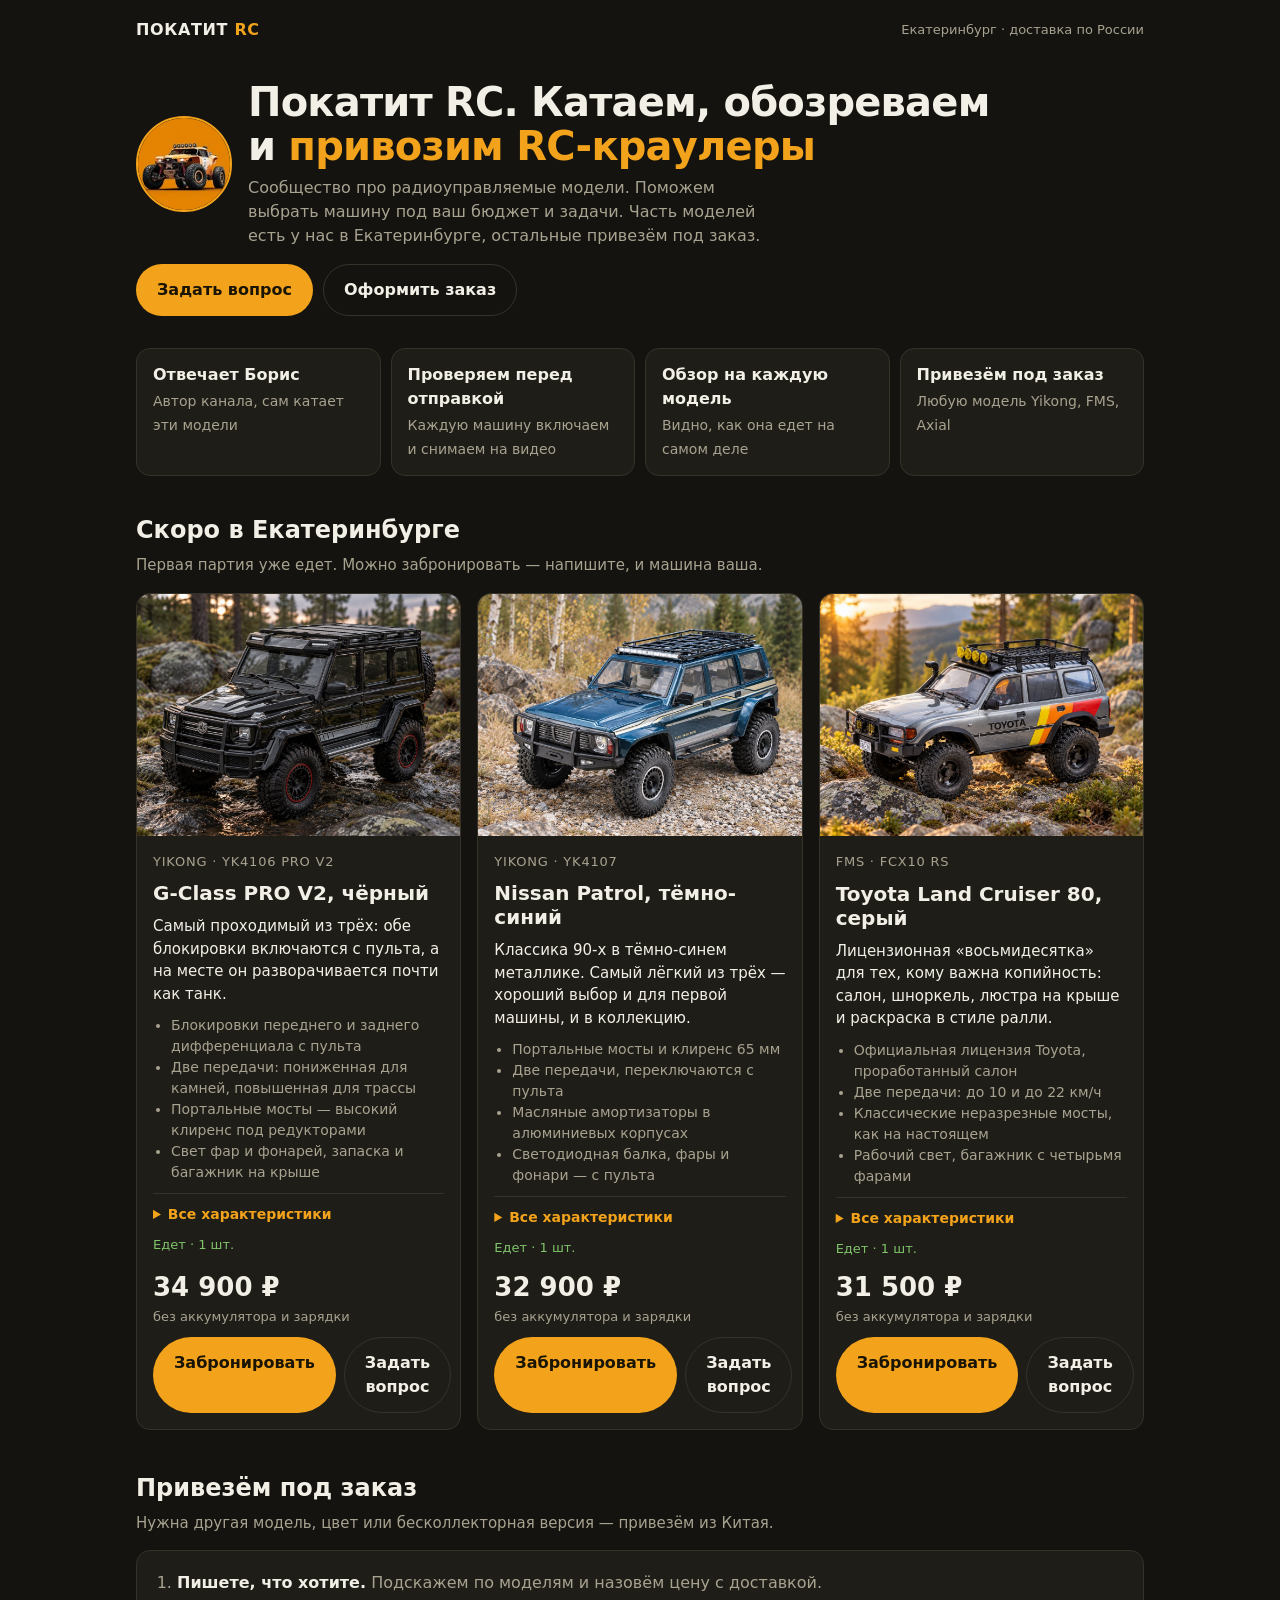
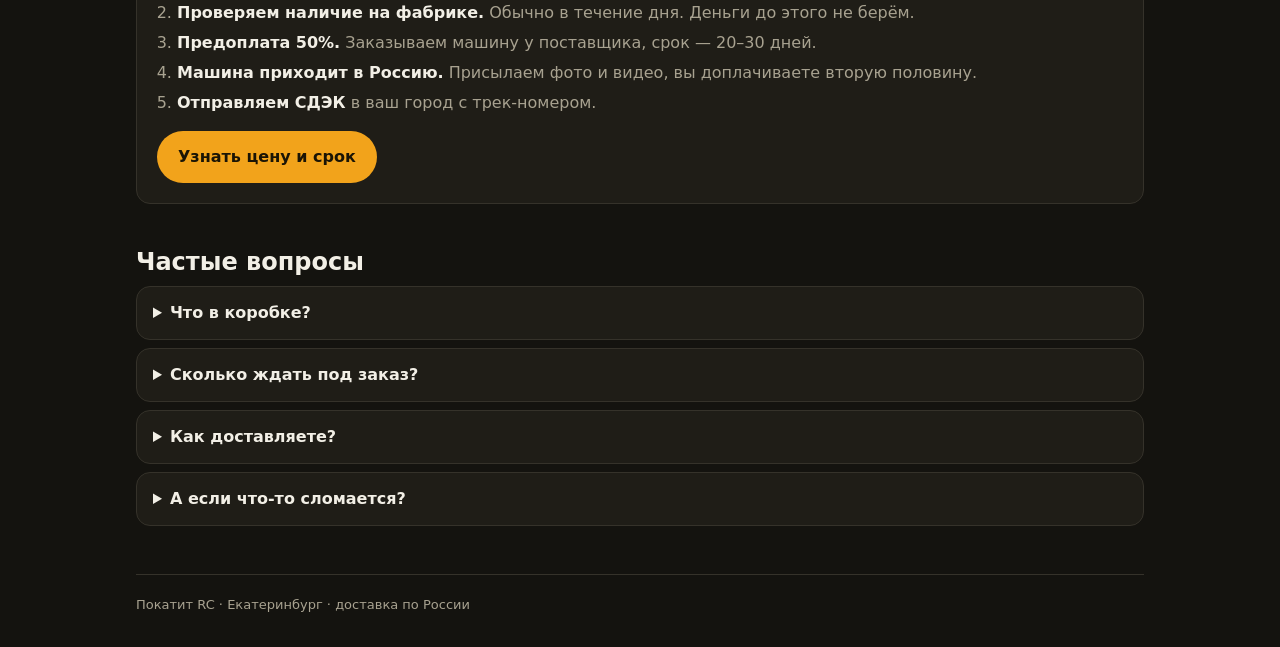
==== index.html @ 656523bd "Add Pokatit RC landing page Single-page storefront: three crawlers with specs, messenger buttons for" ====
<!doctype html>
<html lang="ru">
<head>
<meta charset="utf-8">
<meta name="viewport" content="width=device-width, initial-scale=1">
<title>Покатит RC — краулеры 1:10 в Екатеринбурге</title>
<meta name="description" content="Радиоуправляемые краулеры 1:10: в наличии в Екатеринбурге и под заказ. Поможем выбрать модель, доставка по России.">
<style>
  :root {
    --bg: #14130f;
    --panel: #1f1d17;
    --line: #35322a;
    --text: #f2efe6;
    --muted: #a8a290;
    --accent: #f2a31b;
    --accent-ink: #1a1405;
    --ok: #7fc46b;
    --radius: 14px;
  }
  * { box-sizing: border-box; }
  body {
    margin: 0;
    background: var(--bg);
    color: var(--text);
    font: 16px/1.5 system-ui, -apple-system, "Segoe UI", Roboto, sans-serif;
  }
  .wrap { max-width: 1040px; margin: 0 auto; padding: 0 16px; }
  a { color: inherit; }

  .draft {
    background: #4a3a10; color: #ffe2a0; font-size: 13px;
    text-align: center; padding: 6px 16px;
  }

  header { padding: 18px 0; display: flex; justify-content: space-between; align-items: center; }
  .logo { font-weight: 800; letter-spacing: .04em; text-transform: uppercase; }
  .logo span { color: var(--accent); }
  .city { font-size: 13px; color: var(--muted); white-space: nowrap; }

  .hero { padding: 20px 0 32px; display: grid; grid-template-columns: 96px 1fr; gap: 16px; align-items: center; }
  .face {
    width: 96px; height: 96px; border-radius: 50%; display: grid; place-items: center; text-align: center;
    background: var(--panel); border: 2px solid var(--accent); color: var(--muted); font-size: 11px; overflow: hidden;
  }
  .face img { width: 100%; height: 100%; object-fit: cover; }
  h1 { font-size: clamp(24px, 5.5vw, 40px); line-height: 1.1; margin: 0 0 8px; letter-spacing: -.02em; text-wrap: balance; }
  h1 em { font-style: normal; color: var(--accent); }
  .lead { color: var(--muted); margin: 0; max-width: 52ch; }
  .hero-cta { grid-column: 1 / -1; display: flex; flex-wrap: wrap; gap: 10px; }

  .btn {
    display: inline-block; border: 1px solid transparent; cursor: pointer; text-decoration: none; text-align: center;
    background: var(--accent); color: var(--accent-ink);
    font: inherit; font-weight: 700; padding: 13px 20px; border-radius: 999px;
  }
  .btn:hover { filter: brightness(1.08); }
  .btn.ghost { background: transparent; color: var(--text); border-color: var(--line); }
  .btns { display: grid; grid-template-columns: 1fr 1fr; gap: 8px; }

  .perks { display: grid; grid-template-columns: repeat(auto-fit, minmax(210px, 1fr)); gap: 10px; padding: 0 0 36px; }
  .perk { background: var(--panel); border: 1px solid var(--line); border-radius: var(--radius); padding: 14px 16px; }
  .perk b { display: block; margin-bottom: 2px; }
  .perk span { color: var(--muted); font-size: 14px; }

  section { padding-bottom: 40px; }
  h2 { font-size: 24px; margin: 0 0 6px; }
  .sub { color: var(--muted); margin: 0 0 16px; font-size: 15px; }

  .cars { display: grid; grid-template-columns: repeat(auto-fit, minmax(280px, 1fr)); gap: 16px; }
  .car { background: var(--panel); border: 1px solid var(--line); border-radius: var(--radius); overflow: hidden; display: flex; flex-direction: column; }
  .photo {
    aspect-ratio: 4 / 3; display: grid; place-items: center; text-align: center;
    background: repeating-linear-gradient(135deg, #2a271f 0 14px, #25221b 14px 28px);
    color: var(--muted); font-size: 13px;
  }
  .photo img { width: 100%; height: 100%; object-fit: cover; }
  .body { padding: 16px; display: flex; flex-direction: column; gap: 10px; flex: 1; }
  .brand { color: var(--muted); font-size: 13px; text-transform: uppercase; letter-spacing: .06em; }
  .car h3 { margin: 0; font-size: 20px; line-height: 1.2; }
  .car ul { margin: 0; padding-left: 18px; color: var(--muted); font-size: 14px; }
  .pitch { margin: 0; font-size: 15px; }
  .car details { background: none; border: 0; border-top: 1px solid var(--line); border-radius: 0; padding: 10px 0 0; margin: 0; }
  .car summary { font-size: 14px; color: var(--accent); }
  .car dl { margin: 10px 0 0; display: grid; grid-template-columns: auto 1fr; gap: 4px 12px; font-size: 14px; }
  .car dt { color: var(--muted); }
  .car dd { margin: 0; }
  .status { font-size: 13px; color: var(--ok); }
  .price { font-size: 26px; font-weight: 800; margin-top: auto; }
  .price small { display: block; font-size: 13px; font-weight: 400; color: var(--muted); }

  .order { background: var(--panel); border: 1px solid var(--line); border-radius: var(--radius); padding: 20px; }
  .order ol { margin: 0 0 16px; padding-left: 20px; color: var(--muted); }
  .order li { margin-bottom: 6px; }
  .order li b { color: var(--text); }

  details { background: var(--panel); border: 1px solid var(--line); border-radius: var(--radius); padding: 14px 16px; margin-bottom: 8px; }
  summary { cursor: pointer; font-weight: 600; }
  details p { color: var(--muted); margin: 8px 0 0; font-size: 15px; }

  footer { border-top: 1px solid var(--line); padding: 20px 0 32px; color: var(--muted); font-size: 13px; }
</style>
</head>
<body>


<div class="wrap">
  <header>
    <div class="logo">Покатит <span>RC</span></div>
    <div class="city">Екатеринбург · доставка по России</div>
  </header>

  <section class="hero">
    <div class="face"><img src="img/avatar.jpg" alt="Покатит RC"></div>
    <div>
      <h1>Покатит RC. Катаем, обозреваем и <em>привозим RC-краулеры</em></h1>
      <p class="lead">Сообщество про радиоуправляемые модели. Поможем выбрать машину под ваш бюджет и задачи. Часть моделей есть у нас в Екатеринбурге, остальные привезём под заказ.</p>
    </div>
    <div class="hero-cta">
      <a class="btn" data-ask data-msg="Здравствуйте! Помогите выбрать RC-модель." href="#">Задать вопрос</a>
      <a class="btn ghost" data-order data-msg="Здравствуйте! Хочу оформить заказ." href="#">Оформить заказ</a>
    </div>
  </section>

  <div class="perks">
    <div class="perk"><b>Отвечает Борис</b><span>Автор канала, сам катает эти модели</span></div>
    <div class="perk"><b>Проверяем перед отправкой</b><span>Каждую машину включаем и снимаем на видео</span></div>
    <div class="perk"><b>Обзор на каждую модель</b><span>Видно, как она едет на самом деле</span></div>
    <div class="perk"><b>Привезём под заказ</b><span>Любую модель Yikong, FMS, Axial</span></div>
  </div>

  <section id="cars">
    <h2>Скоро в Екатеринбурге</h2>
    <p class="sub">Первая партия уже едет. Можно забронировать — напишите, и машина ваша.</p>
    <div class="cars">

      <article class="car">
        <div class="photo"><img src="img/gclass-v3.jpg" alt="Yikong G-Class PRO V2, чёрный" loading="lazy"></div>
        <div class="body">
          <div class="brand">Yikong · YK4106 PRO V2</div>
          <h3>G-Class PRO V2, чёрный</h3>
          <p class="pitch">Самый проходимый из трёх: обе блокировки включаются с пульта, а на месте он разворачивается почти как танк.</p>
          <ul>
            <li>Блокировки переднего и заднего дифференциала с пульта</li>
            <li>Две передачи: пониженная для камней, повышенная для трассы</li>
            <li>Портальные мосты — высокий клиренс под редукторами</li>
            <li>Свет фар и фонарей, запаска и багажник на крыше</li>
          </ul>
          <details>
            <summary>Все характеристики</summary>
            <dl>
              <dt>Масштаб</dt><dd>1:10, полный привод 4WD</dd>
              <dt>Мотор</dt><dd>щёточный 550</dd>
              <dt>Разворот</dt><dd>блокировка одного заднего колеса (DIG)</dd>
              <dt>Передачи</dt><dd>металлические шестерни, 2 скорости</dd>
              <dt>Рулевая</dt><dd>сервопривод 25 кг, металл</dd>
              <dt>Размеры</dt><dd>535 × 247 × 267 мм, база 325 мм</dd>
              <dt>Углы</dt><dd>въезд 63°, съезд 58°</dd>
              <dt>Вес</dt><dd>около 3,8 кг</dd>
              <dt>Питание</dt><dd>Li-Po 3S, разъём XT60 — не входит</dd>
              <dt>В коробке</dt><dd>машина, пульт, инструкция</dd>
            </dl>
          </details>
          <div class="status">Едет · 1 шт.</div>
          <div class="price">34 900 ₽<small>без аккумулятора и зарядки</small></div>
          <div class="btns">
            <a class="btn" data-order data-msg="Здравствуйте! Хочу забронировать: Yikong G-Class PRO V2, чёрный." href="#">Забронировать</a>
            <a class="btn ghost" data-ask data-msg="Здравствуйте! Вопрос по модели: Yikong G-Class PRO V2, чёрный." href="#">Задать вопрос</a>
          </div>
        </div>
      </article>

      <article class="car">
        <div class="photo"><img src="img/patrol-v5.jpg" alt="Yikong Nissan Patrol, тёмно-синий" loading="lazy"></div>
        <div class="body">
          <div class="brand">Yikong · YK4107</div>
          <h3>Nissan Patrol, тёмно-синий</h3>
          <p class="pitch">Классика 90-х в тёмно-синем металлике. Самый лёгкий из трёх — хороший выбор и для первой машины, и в коллекцию.</p>
          <ul>
            <li>Портальные мосты и клиренс 65 мм</li>
            <li>Две передачи, переключаются с пульта</li>
            <li>Масляные амортизаторы в алюминиевых корпусах</li>
            <li>Светодиодная балка, фары и фонари — с пульта</li>
          </ul>
          <details>
            <summary>Все характеристики</summary>
            <dl>
              <dt>Масштаб</dt><dd>1:10, полный привод 4WD</dd>
              <dt>Мотор</dt><dd>щёточный 550, регулятор 60 А, влагозащита</dd>
              <dt>Разворот</dt><dd>блокировка одного заднего колеса (DIG)</dd>
              <dt>Рулевая</dt><dd>сервопривод 25 кг, металл</dd>
              <dt>Пульт</dt><dd>2,4 ГГц, 10 каналов</dd>
              <dt>Размеры</dt><dd>521 × 247 × 267 мм, база 325 мм</dd>
              <dt>Вес</dt><dd>около 3,1 кг</dd>
              <dt>Питание</dt><dd>Li-Po 3S, разъём XT60 — не входит</dd>
              <dt>В коробке</dt><dd>машина, пульт, инструкция</dd>
            </dl>
          </details>
          <div class="status">Едет · 1 шт.</div>
          <div class="price">32 900 ₽<small>без аккумулятора и зарядки</small></div>
          <div class="btns">
            <a class="btn" data-order data-msg="Здравствуйте! Хочу забронировать: Yikong Nissan Patrol, тёмно-синий." href="#">Забронировать</a>
            <a class="btn ghost" data-ask data-msg="Здравствуйте! Вопрос по модели: Yikong Nissan Patrol, тёмно-синий." href="#">Задать вопрос</a>
          </div>
        </div>
      </article>

      <article class="car">
        <div class="photo"><img src="img/lc80.jpg" alt="FMS FCX10 Toyota Land Cruiser 80, серый" loading="lazy"></div>
        <div class="body">
          <div class="brand">FMS · FCX10 RS</div>
          <h3>Toyota Land Cruiser 80, серый</h3>
          <p class="pitch">Лицензионная «восьмидесятка» для тех, кому важна копийность: салон, шноркель, люстра на крыше и раскраска в стиле ралли.</p>
          <ul>
            <li>Официальная лицензия Toyota, проработанный салон</li>
            <li>Две передачи: до 10 и до 22 км/ч</li>
            <li>Классические неразрезные мосты, как на настоящем</li>
            <li>Рабочий свет, багажник с четырьмя фарами</li>
          </ul>
          <details>
            <summary>Все характеристики</summary>
            <dl>
              <dt>Масштаб</dt><dd>1:10, полный привод 4WD</dd>
              <dt>Мотор</dt><dd>щёточный 550 (32T)</dd>
              <dt>Размеры</dt><dd>572 × 251 × 288 мм, база 325 мм</dd>
              <dt>Клиренс</dt><dd>76 мм</dd>
              <dt>Углы</dt><dd>въезд 51°, съезд 42°</dd>
              <dt>Пульт</dt><dd>2,4 ГГц, дальность до 150 м</dd>
              <dt>Питание</dt><dd>Li-Po, разъём XT60 — не входит</dd>
              <dt>В коробке</dt><dd>машина, пульт, инструкция</dd>
            </dl>
          </details>
          <div class="status">Едет · 1 шт.</div>
          <div class="price">31 500 ₽<small>без аккумулятора и зарядки</small></div>
          <div class="btns">
            <a class="btn" data-order data-msg="Здравствуйте! Хочу забронировать: FMS Toyota Land Cruiser 80, серый." href="#">Забронировать</a>
            <a class="btn ghost" data-ask data-msg="Здравствуйте! Вопрос по модели: FMS Toyota Land Cruiser 80, серый." href="#">Задать вопрос</a>
          </div>
        </div>
      </article>

    </div>
  </section>

  <section>
    <h2>Привезём под заказ</h2>
    <p class="sub">Нужна другая модель, цвет или бесколлекторная версия — привезём из Китая.</p>
    <div class="order">
      <ol>
        <li><b>Пишете, что хотите.</b> Подскажем по моделям и назовём цену с доставкой.</li>
        <li><b>Проверяем наличие на фабрике.</b> Обычно в течение дня. Деньги до этого не берём.</li>
        <li><b>Предоплата 50%.</b> Заказываем машину у поставщика, срок — 20–30 дней.</li>
        <li><b>Машина приходит в Россию.</b> Присылаем фото и видео, вы доплачиваете вторую половину.</li>
        <li><b>Отправляем СДЭК</b> в ваш город с трек-номером.</li>
      </ol>
      <a class="btn" data-order data-msg="Здравствуйте! Хочу заказать модель под заказ: " href="#">Узнать цену и срок</a>
    </div>
  </section>

  <section>
    <h2>Частые вопросы</h2>
    <details>
      <summary>Что в коробке?</summary>
      <p>Собранная машина и пульт. Аккумулятор и зарядное устройство в заводской комплект не входят — подберём подходящие и скажем цену.</p>
    </details>
    <details>
      <summary>Сколько ждать под заказ?</summary>
      <p>20–30 дней от предоплаты до прихода машины в Россию. Точную дату для вашей модели назовём до оплаты.</p>
    </details>
    <details>
      <summary>Как доставляете?</summary>
      <p>СДЭК по всей России, в Екатеринбурге можно забрать лично. Стоимость доставки считаем под ваш город.</p>
    </details>
    <details>
      <summary>А если что-то сломается?</summary>
      <p>Перед отправкой проверяем каждую машину. Если что-то не так — в течение 7 дней после получения машину можно вернуть, пока на ней не ездили. Дальше поможем с запчастями и подскажем, как починить.</p>
    </details>
  </section>

  <footer>Покатит RC · Екатеринбург · доставка по России</footer>
</div>

<script>
  const PHONE = '79089215161';  // номер Бориса: запасной канал, пока не заполнены ссылки ниже
  const MAX_URL = 'https://max.ru/u/f9LHodD0cOLcy3z6zpS6gKzlWmNIhOMxOo9oiC7Bvtw6PFy-y7FVdZ7S3M4';         // ссылка на профиль Бориса в MAX (https://max.ru/u/...) — консультации
  const ORDER_TG = 'PavelKokhsarov';        // ник Telegram-аккаунта заказов, без @ — бронь и заказы
  // метка ролика из ссылки, например ?utm_content=obzor-patrol — попадает в текст сообщения
  const source = new URLSearchParams(location.search).get('utm_content');

  document.querySelectorAll('[data-msg]').forEach(a => {
    const text = encodeURIComponent(a.dataset.msg + (source ? ` (${source})` : ''));
    if (a.hasAttribute('data-order')) {
      a.href = ORDER_TG ? `https://t.me/${ORDER_TG}?text=${text}` : `https://t.me/+${PHONE}?text=${text}`;
    } else {
      a.href = MAX_URL || `https://wa.me/${PHONE}?text=${text}`;
    }
    a.target = '_blank';
    a.rel = 'noopener';
  });
</script>
</body>
</html>
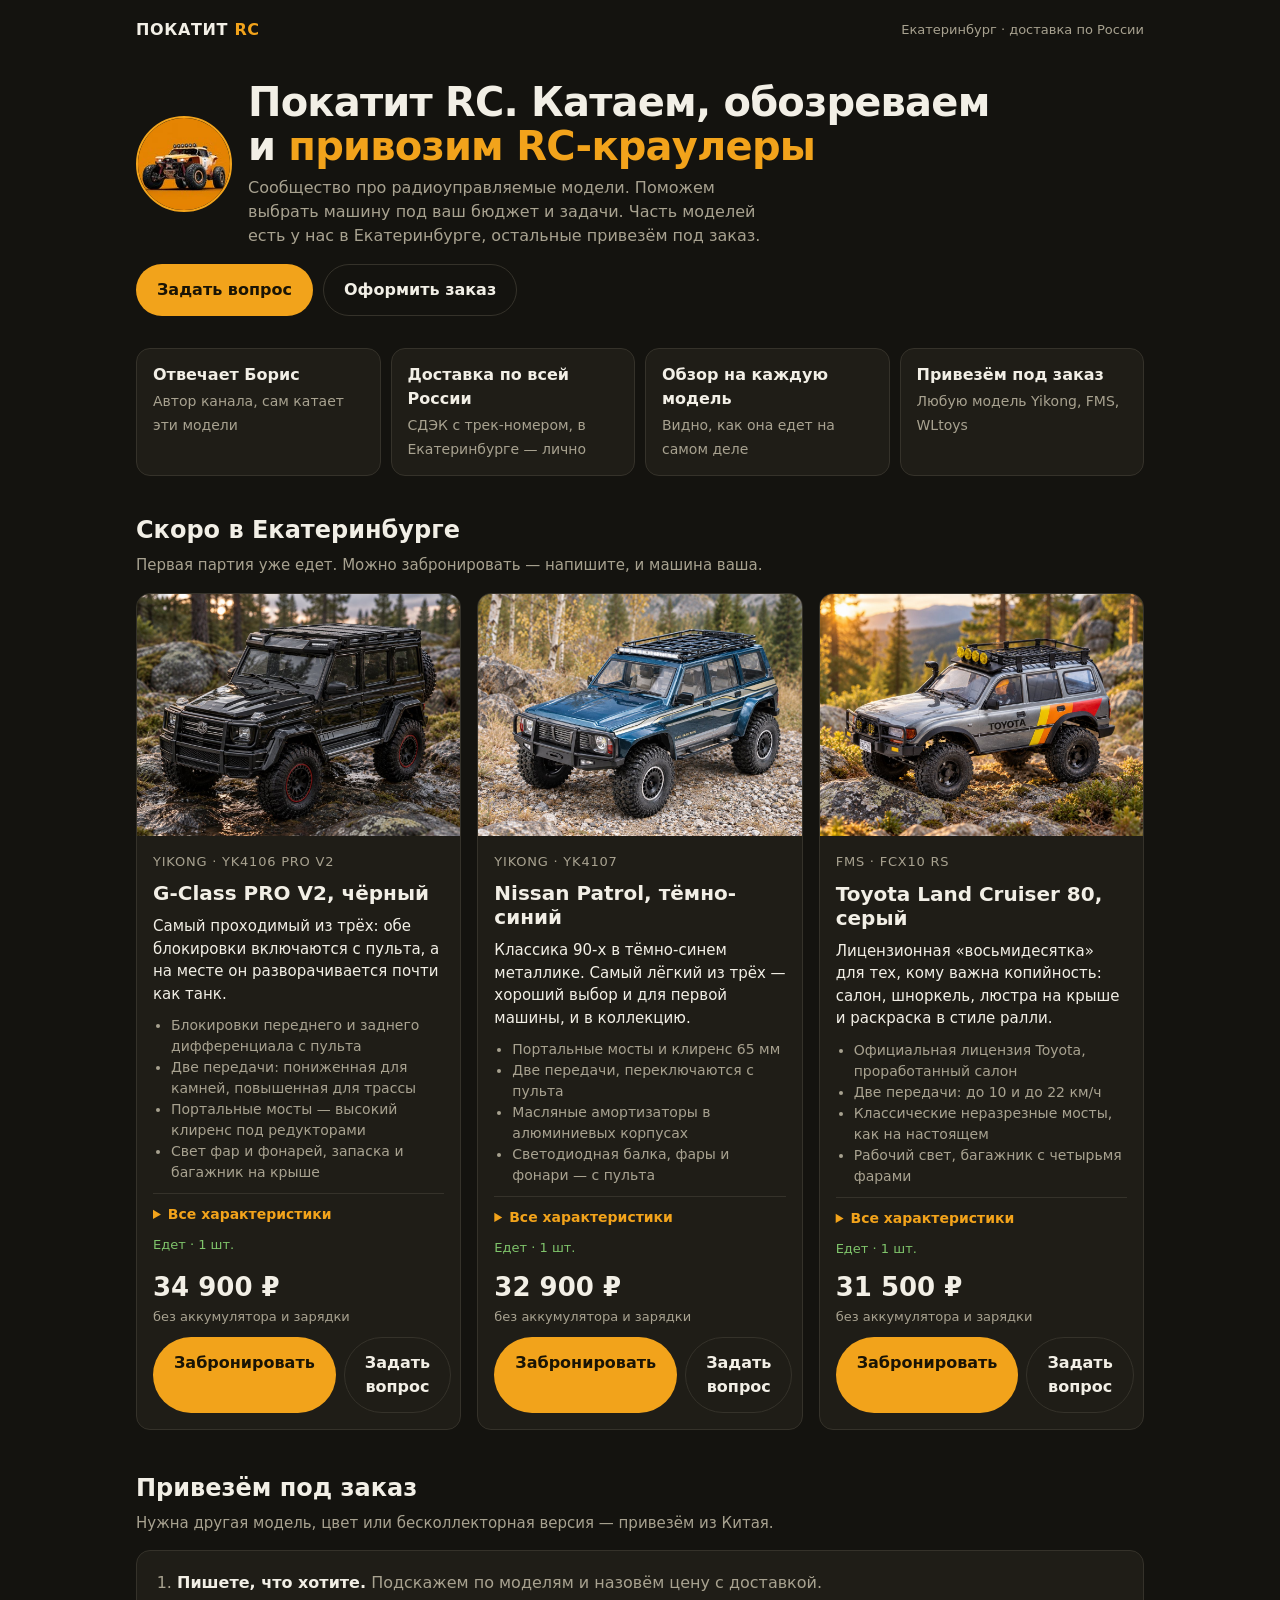
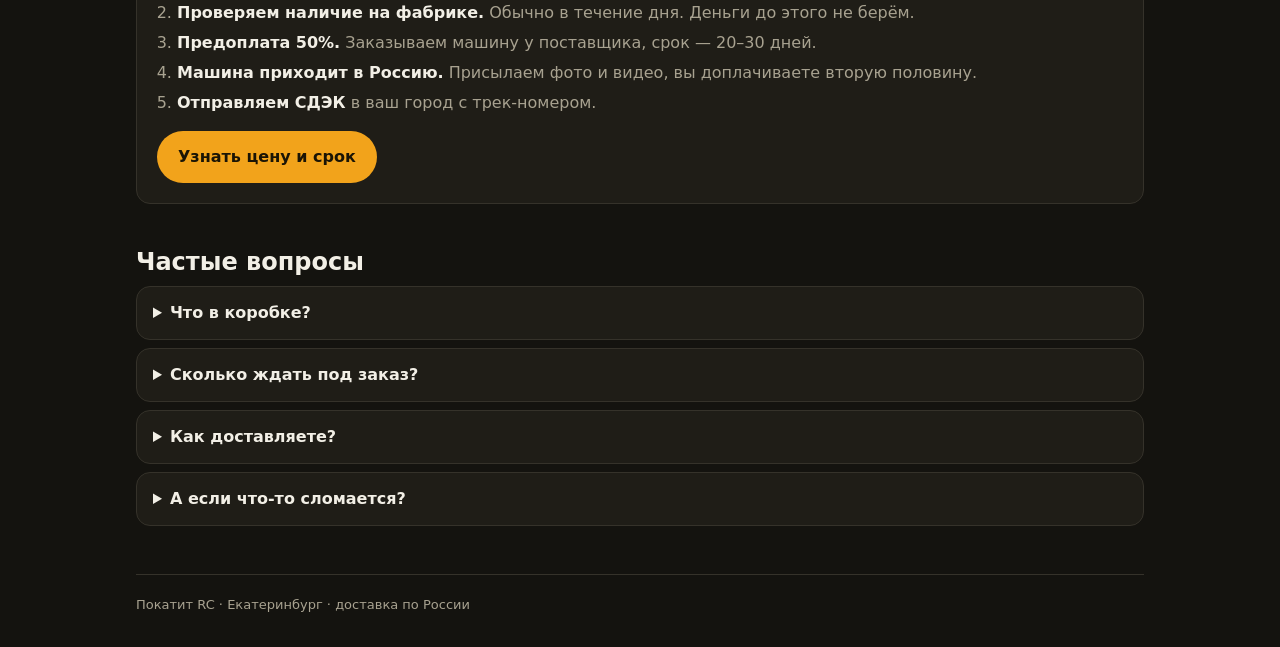
==== commit 6d46de0a: "Drop pre-shipment check promise, list WLtoys instead of Axial Co-Authored-By: Claude Opus 5.5 <norep" ====
--- a/index.html
+++ b/index.html
@@ -123,9 +123,9 @@
 
   <div class="perks">
     <div class="perk"><b>Отвечает Борис</b><span>Автор канала, сам катает эти модели</span></div>
-    <div class="perk"><b>Проверяем перед отправкой</b><span>Каждую машину включаем и снимаем на видео</span></div>
+    <div class="perk"><b>Доставка по всей России</b><span>СДЭК с трек-номером, в Екатеринбурге — лично</span></div>
     <div class="perk"><b>Обзор на каждую модель</b><span>Видно, как она едет на самом деле</span></div>
-    <div class="perk"><b>Привезём под заказ</b><span>Любую модель Yikong, FMS, Axial</span></div>
+    <div class="perk"><b>Привезём под заказ</b><span>Любую модель Yikong, FMS, WLtoys</span></div>
   </div>
 
   <section id="cars">
@@ -272,7 +272,7 @@
     </details>
     <details>
       <summary>А если что-то сломается?</summary>
-      <p>Перед отправкой проверяем каждую машину. Если что-то не так — в течение 7 дней после получения машину можно вернуть, пока на ней не ездили. Дальше поможем с запчастями и подскажем, как починить.</p>
+      <p>Если что-то не так — в течение 7 дней после получения машину можно вернуть, пока на ней не ездили. Дальше поможем с запчастями и подскажем, как починить.</p>
     </details>
   </section>
 
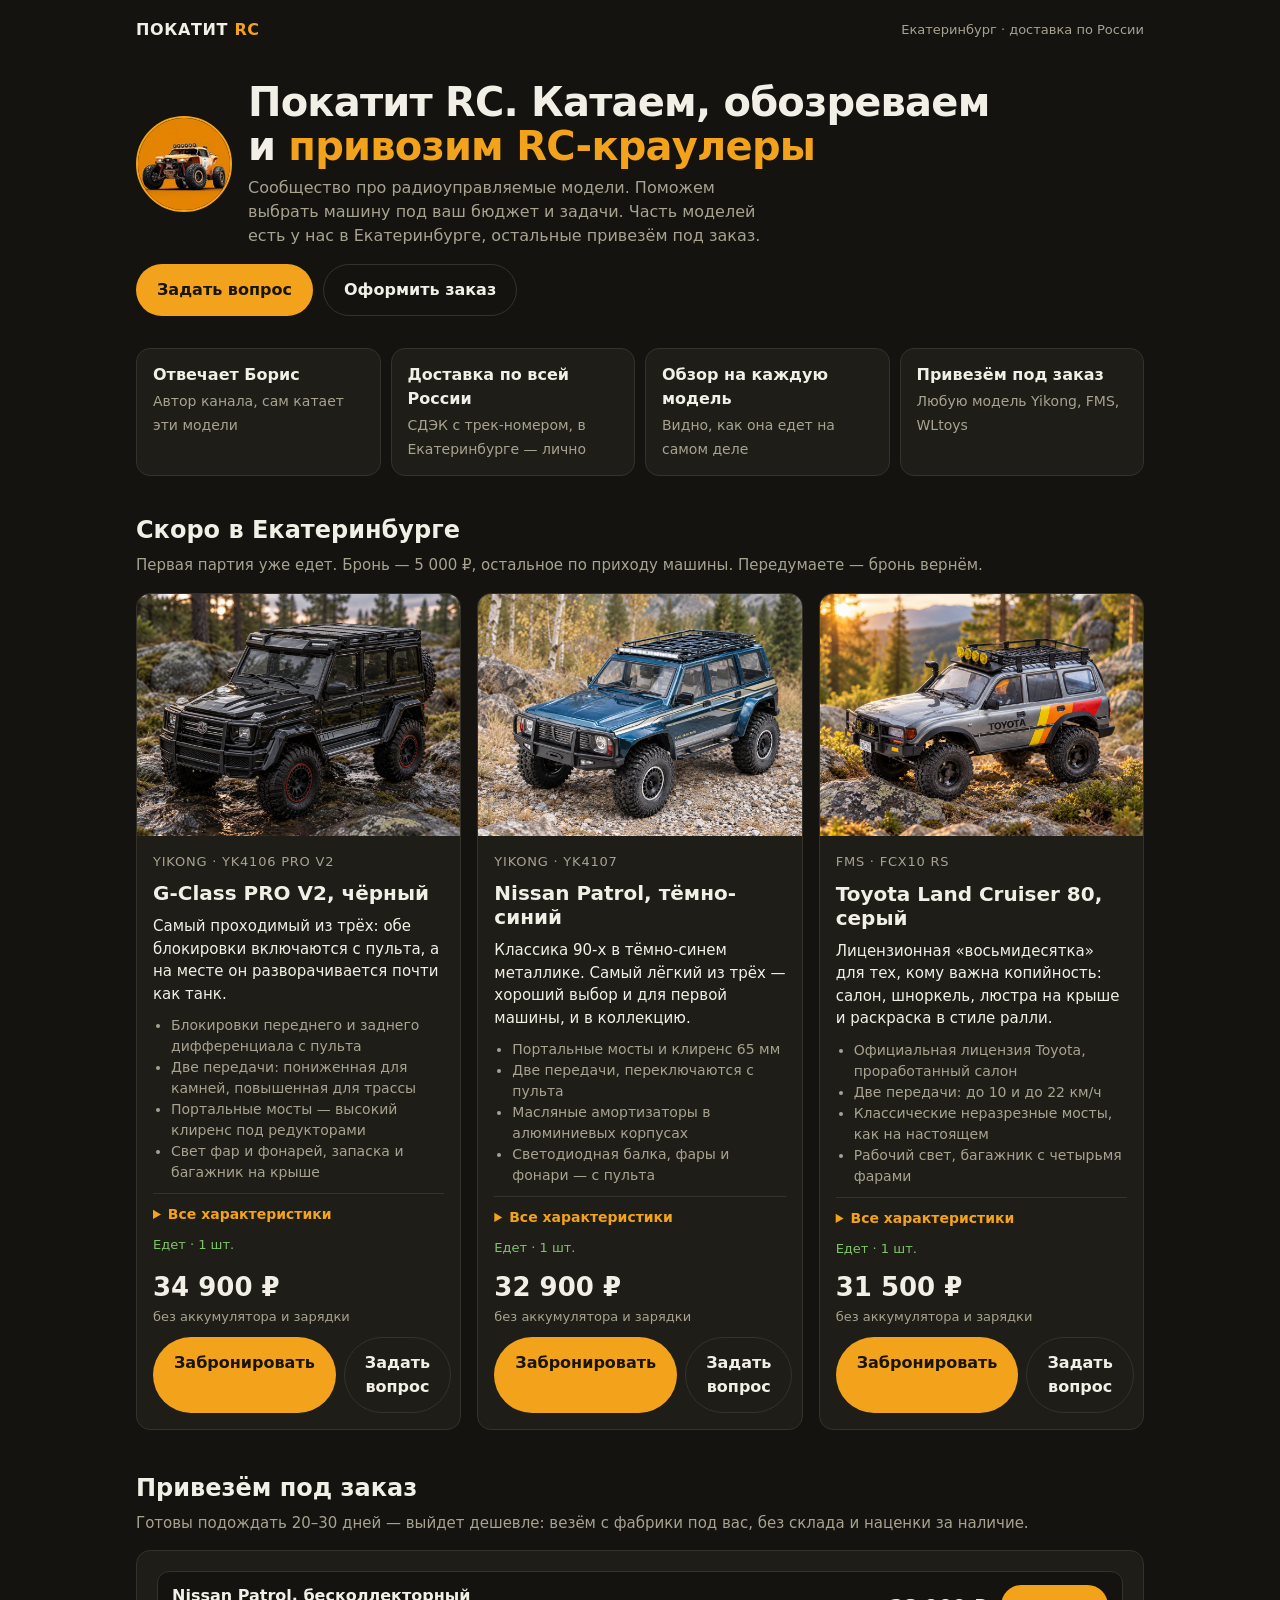
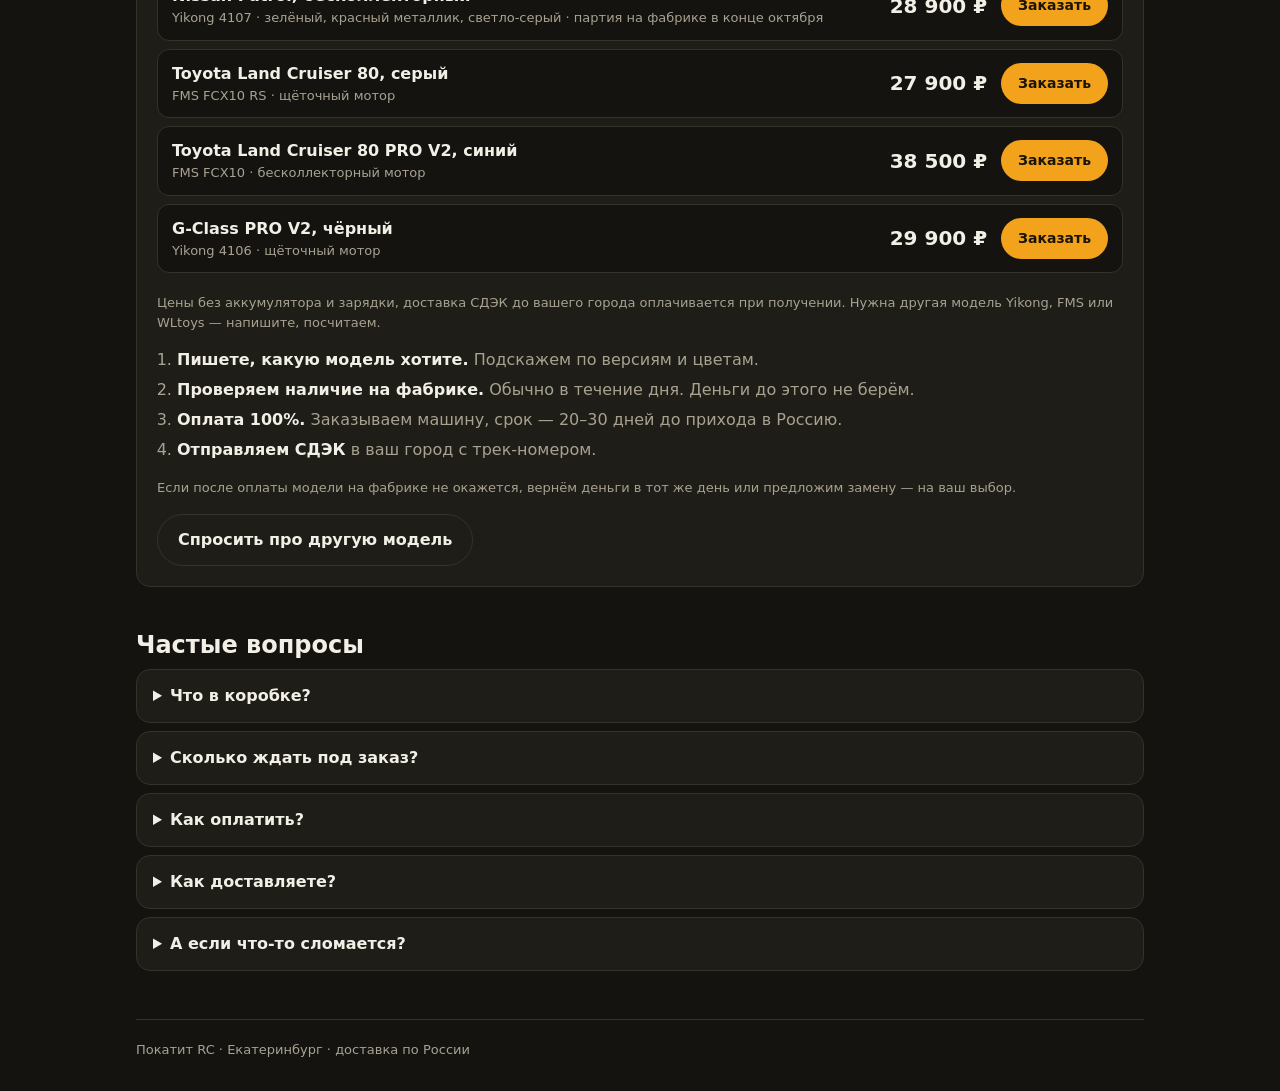
==== commit f7d27824: "Add pre-order price list with full prepayment, 5000 RUB booking for in-transit cars Co-Authored-By: " ====
--- a/index.html
+++ b/index.html
@@ -92,6 +92,14 @@
   .order ol { margin: 0 0 16px; padding-left: 20px; color: var(--muted); }
   .order li { margin-bottom: 6px; }
   .order li b { color: var(--text); }
+  .plist { display: grid; gap: 8px; margin: 0 0 20px; }
+  .prow { display: grid; grid-template-columns: 1fr auto auto; gap: 6px 14px; align-items: center; background: var(--bg); border: 1px solid var(--line); border-radius: 12px; padding: 12px 14px; }
+  .prow b { display: block; }
+  .prow span { display: block; color: var(--muted); font-size: 13px; }
+  .prow .pp { font-weight: 800; font-size: 20px; white-space: nowrap; }
+  .prow .btn { padding: 9px 16px; font-size: 14px; }
+  @media (max-width: 520px) { .prow { grid-template-columns: 1fr auto; } .prow .btn { grid-column: 1 / -1; } }
+  .note { color: var(--muted); font-size: 13px; margin: 0 0 16px; }
 
   details { background: var(--panel); border: 1px solid var(--line); border-radius: var(--radius); padding: 14px 16px; margin-bottom: 8px; }
   summary { cursor: pointer; font-weight: 600; }
@@ -130,7 +138,7 @@
 
   <section id="cars">
     <h2>Скоро в Екатеринбурге</h2>
-    <p class="sub">Первая партия уже едет. Можно забронировать — напишите, и машина ваша.</p>
+    <p class="sub">Первая партия уже едет. Бронь — 5 000 ₽, остальное по приходу машины. Передумаете — бронь вернём.</p>
     <div class="cars">
 
       <article class="car">
@@ -243,16 +251,39 @@
 
   <section>
     <h2>Привезём под заказ</h2>
-    <p class="sub">Нужна другая модель, цвет или бесколлекторная версия — привезём из Китая.</p>
+    <p class="sub">Готовы подождать 20–30 дней — выйдет дешевле: везём с фабрики под вас, без склада и наценки за наличие.</p>
     <div class="order">
+      <div class="plist">
+        <div class="prow">
+          <div><b>Nissan Patrol, бесколлекторный</b><span>Yikong 4107 · зелёный, красный металлик, светло-серый · партия на фабрике в конце октября</span></div>
+          <div class="pp">28 900 ₽</div>
+          <a class="btn" data-order data-msg="Здравствуйте! Хочу под заказ: Yikong Nissan Patrol, бесколлекторный. Цвет: " href="#">Заказать</a>
+        </div>
+        <div class="prow">
+          <div><b>Toyota Land Cruiser 80, серый</b><span>FMS FCX10 RS · щёточный мотор</span></div>
+          <div class="pp">27 900 ₽</div>
+          <a class="btn" data-order data-msg="Здравствуйте! Хочу под заказ: FMS Toyota Land Cruiser 80, серый." href="#">Заказать</a>
+        </div>
+        <div class="prow">
+          <div><b>Toyota Land Cruiser 80 PRO V2, синий</b><span>FMS FCX10 · бесколлекторный мотор</span></div>
+          <div class="pp">38 500 ₽</div>
+          <a class="btn" data-order data-msg="Здравствуйте! Хочу под заказ: FMS Toyota Land Cruiser 80 PRO V2, синий." href="#">Заказать</a>
+        </div>
+        <div class="prow">
+          <div><b>G-Class PRO V2, чёрный</b><span>Yikong 4106 · щёточный мотор</span></div>
+          <div class="pp">29 900 ₽</div>
+          <a class="btn" data-order data-msg="Здравствуйте! Хочу под заказ: Yikong G-Class PRO V2, чёрный." href="#">Заказать</a>
+        </div>
+      </div>
+      <p class="note">Цены без аккумулятора и зарядки, доставка СДЭК до вашего города оплачивается при получении. Нужна другая модель Yikong, FMS или WLtoys — напишите, посчитаем.</p>
       <ol>
-        <li><b>Пишете, что хотите.</b> Подскажем по моделям и назовём цену с доставкой.</li>
+        <li><b>Пишете, какую модель хотите.</b> Подскажем по версиям и цветам.</li>
         <li><b>Проверяем наличие на фабрике.</b> Обычно в течение дня. Деньги до этого не берём.</li>
-        <li><b>Предоплата 50%.</b> Заказываем машину у поставщика, срок — 20–30 дней.</li>
-        <li><b>Машина приходит в Россию.</b> Присылаем фото и видео, вы доплачиваете вторую половину.</li>
+        <li><b>Оплата 100%.</b> Заказываем машину, срок — 20–30 дней до прихода в Россию.</li>
         <li><b>Отправляем СДЭК</b> в ваш город с трек-номером.</li>
       </ol>
-      <a class="btn" data-order data-msg="Здравствуйте! Хочу заказать модель под заказ: " href="#">Узнать цену и срок</a>
+      <p class="note">Если после оплаты модели на фабрике не окажется, вернём деньги в тот же день или предложим замену — на ваш выбор.</p>
+      <a class="btn ghost" data-order data-msg="Здравствуйте! Хочу заказать модель под заказ: " href="#">Спросить про другую модель</a>
     </div>
   </section>
 
@@ -264,7 +295,11 @@
     </details>
     <details>
       <summary>Сколько ждать под заказ?</summary>
-      <p>20–30 дней от предоплаты до прихода машины в Россию. Точную дату для вашей модели назовём до оплаты.</p>
+      <p>20–30 дней от оплаты до прихода машины в Россию. Точную дату для вашей модели назовём до оплаты.</p>
+    </details>
+    <details>
+      <summary>Как оплатить?</summary>
+      <p>Машины, которые уже едут, бронируются за 5 000 ₽, остальное — когда машина придёт. Модели под заказ с фабрики оплачиваются полностью: за счёт этого цена на них ниже.</p>
     </details>
     <details>
       <summary>Как доставляете?</summary>
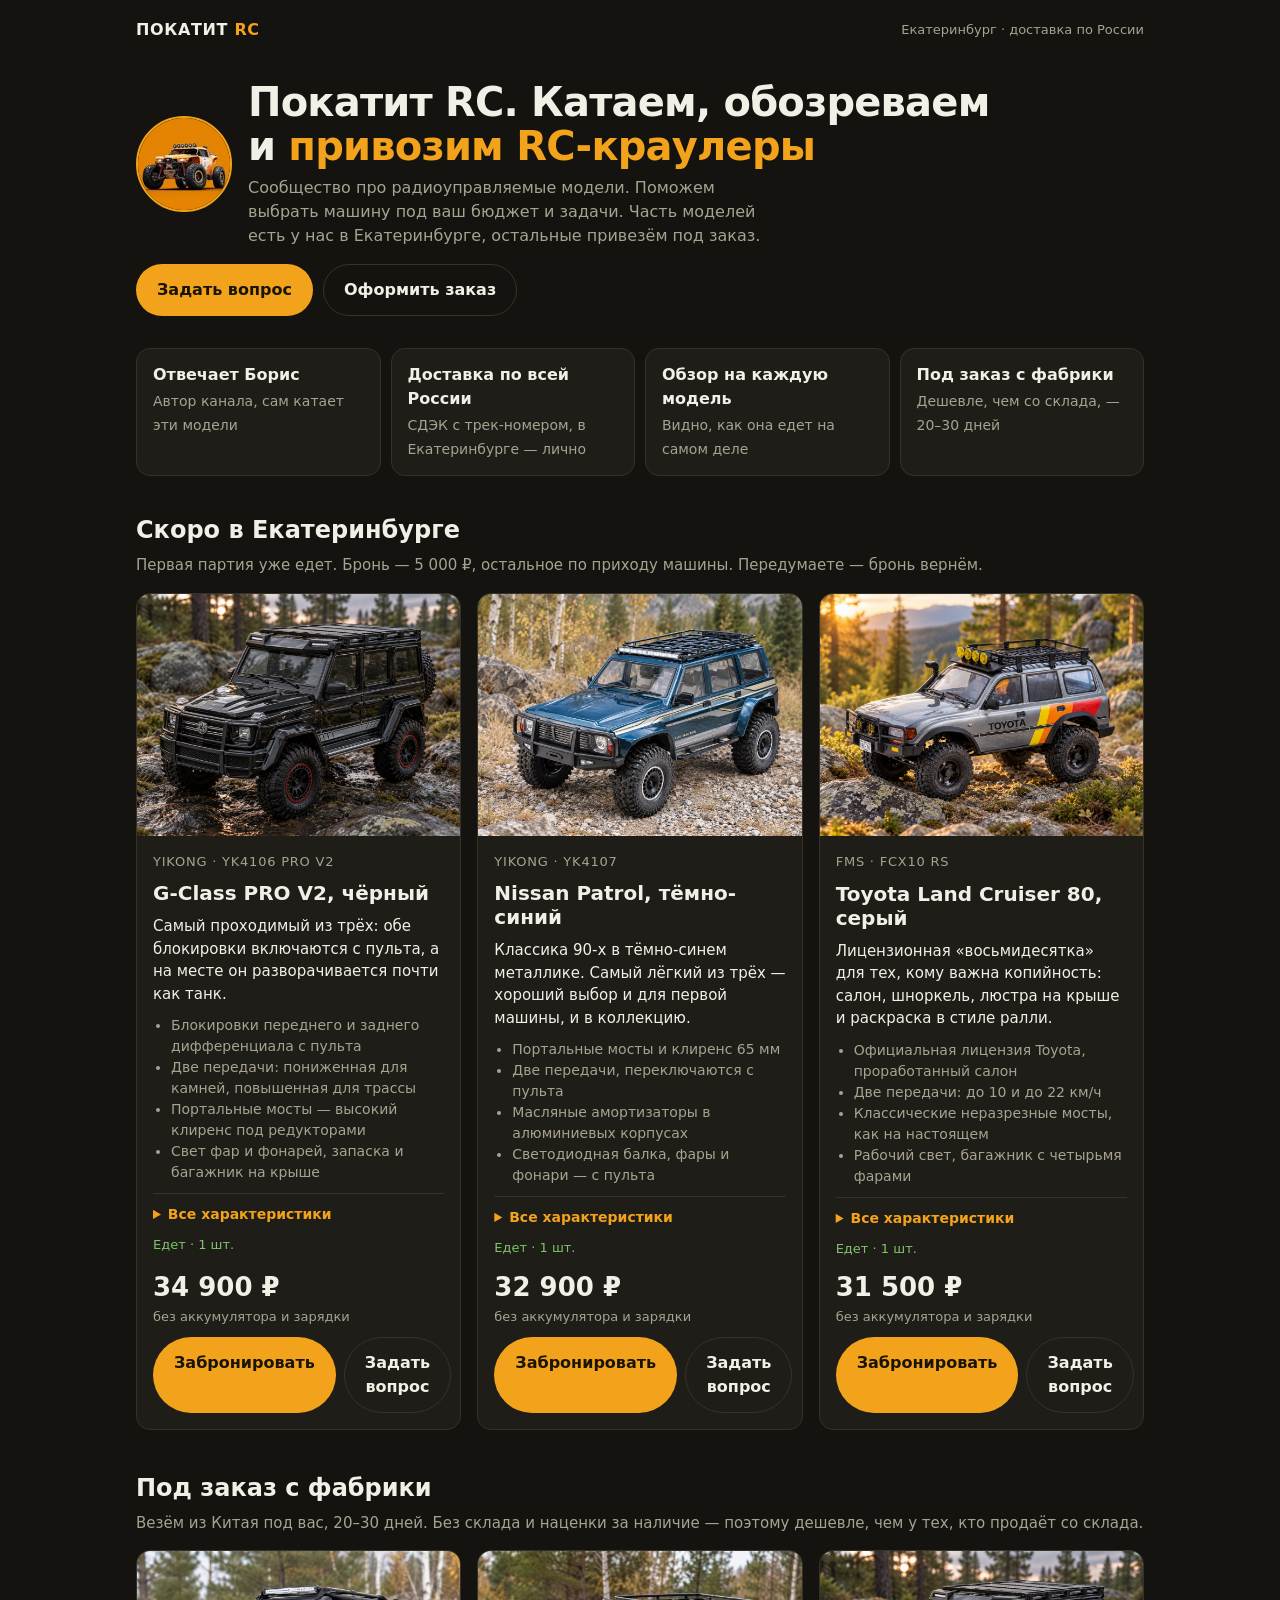
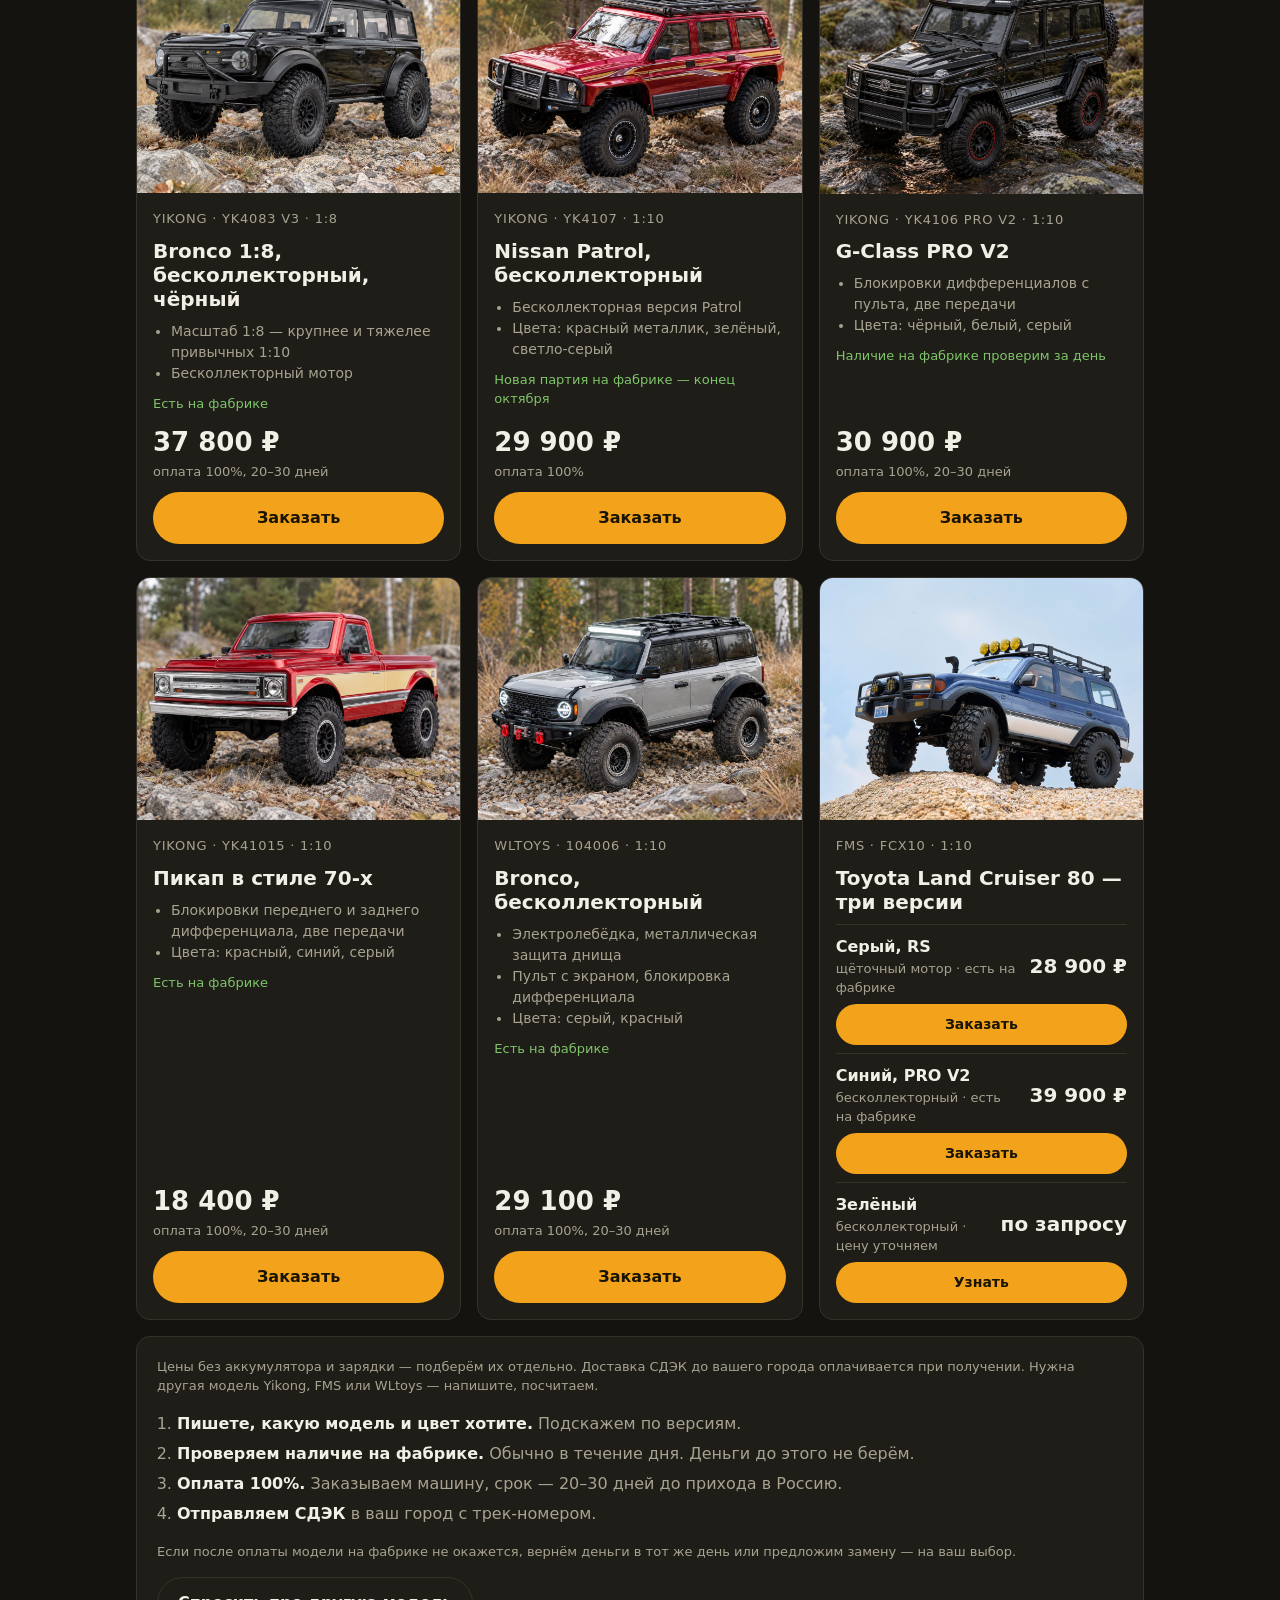
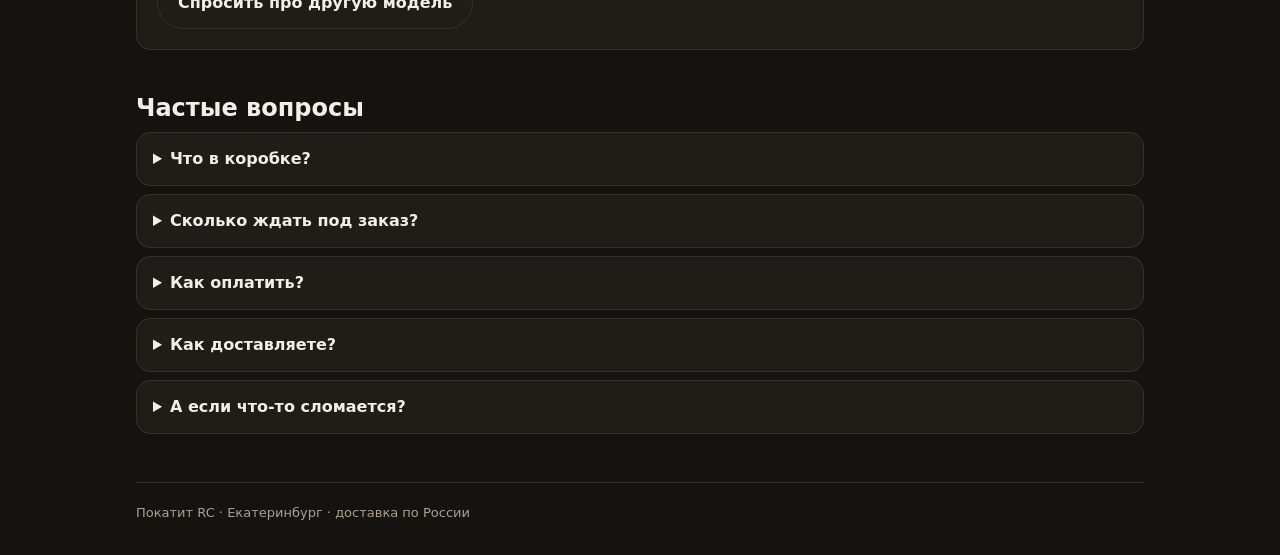
==== commit 0a0b8aa6: "Add factory pre-order catalog: six models at 15% margin Co-Authored-By: Claude Opus 5.5 <noreply@ant" ====
--- a/index.html
+++ b/index.html
@@ -99,7 +99,12 @@
   .prow .pp { font-weight: 800; font-size: 20px; white-space: nowrap; }
   .prow .btn { padding: 9px 16px; font-size: 14px; }
   @media (max-width: 520px) { .prow { grid-template-columns: 1fr auto; } .prow .btn { grid-column: 1 / -1; } }
-  .note { color: var(--muted); font-size: 13px; margin: 0 0 16px; }
+  .vers { display: grid; gap: 8px; }
+  .ver { display: grid; grid-template-columns: 1fr auto; gap: 6px 12px; align-items: center; border-top: 1px solid var(--line); padding-top: 10px; }
+  .ver b { display: block; }
+  .ver span { display: block; color: var(--muted); font-size: 13px; }
+  .ver .vp { font-weight: 800; font-size: 20px; white-space: nowrap; text-align: right; }
+  .ver .btn { grid-column: 1 / -1; padding: 9px 16px; font-size: 14px; }  .note { color: var(--muted); font-size: 13px; margin: 0 0 16px; }
 
   details { background: var(--panel); border: 1px solid var(--line); border-radius: var(--radius); padding: 14px 16px; margin-bottom: 8px; }
   summary { cursor: pointer; font-weight: 600; }
@@ -133,7 +138,7 @@
     <div class="perk"><b>Отвечает Борис</b><span>Автор канала, сам катает эти модели</span></div>
     <div class="perk"><b>Доставка по всей России</b><span>СДЭК с трек-номером, в Екатеринбурге — лично</span></div>
     <div class="perk"><b>Обзор на каждую модель</b><span>Видно, как она едет на самом деле</span></div>
-    <div class="perk"><b>Привезём под заказ</b><span>Любую модель Yikong, FMS, WLtoys</span></div>
+    <div class="perk"><b>Под заказ с фабрики</b><span>Дешевле, чем со склада, — 20–30 дней</span></div>
   </div>
 
   <section id="cars">
@@ -249,35 +254,108 @@
     </div>
   </section>
 
-  <section>
-    <h2>Привезём под заказ</h2>
-    <p class="sub">Готовы подождать 20–30 дней — выйдет дешевле: везём с фабрики под вас, без склада и наценки за наличие.</p>
-    <div class="order">
-      <div class="plist">
-        <div class="prow">
-          <div><b>Nissan Patrol, бесколлекторный</b><span>Yikong 4107 · зелёный, красный металлик, светло-серый · партия на фабрике в конце октября</span></div>
-          <div class="pp">28 900 ₽</div>
-          <a class="btn" data-order data-msg="Здравствуйте! Хочу под заказ: Yikong Nissan Patrol, бесколлекторный. Цвет: " href="#">Заказать</a>
-        </div>
-        <div class="prow">
-          <div><b>Toyota Land Cruiser 80, серый</b><span>FMS FCX10 RS · щёточный мотор</span></div>
-          <div class="pp">27 900 ₽</div>
-          <a class="btn" data-order data-msg="Здравствуйте! Хочу под заказ: FMS Toyota Land Cruiser 80, серый." href="#">Заказать</a>
-        </div>
-        <div class="prow">
-          <div><b>Toyota Land Cruiser 80 PRO V2, синий</b><span>FMS FCX10 · бесколлекторный мотор</span></div>
-          <div class="pp">38 500 ₽</div>
-          <a class="btn" data-order data-msg="Здравствуйте! Хочу под заказ: FMS Toyota Land Cruiser 80 PRO V2, синий." href="#">Заказать</a>
-        </div>
-        <div class="prow">
-          <div><b>G-Class PRO V2, чёрный</b><span>Yikong 4106 · щёточный мотор</span></div>
-          <div class="pp">29 900 ₽</div>
-          <a class="btn" data-order data-msg="Здравствуйте! Хочу под заказ: Yikong G-Class PRO V2, чёрный." href="#">Заказать</a>
-        </div>
-      </div>
-      <p class="note">Цены без аккумулятора и зарядки, доставка СДЭК до вашего города оплачивается при получении. Нужна другая модель Yikong, FMS или WLtoys — напишите, посчитаем.</p>
+  <section id="preorder">
+    <h2>Под заказ с фабрики</h2>
+    <p class="sub">Везём из Китая под вас, 20–30 дней. Без склада и наценки за наличие — поэтому дешевле, чем у тех, кто продаёт со склада.</p>
+    <div class="cars">
+
+      <article class="car">
+        <div class="photo"><img src="img/yk4083-black.jpg" alt="Yikong 4083 V3 Bronco 1:8, чёрный" loading="lazy"></div>
+        <div class="body">
+          <div class="brand">Yikong · YK4083 V3 · 1:8</div>
+          <h3>Bronco 1:8, бесколлекторный, чёрный</h3>
+          <ul>
+            <li>Масштаб 1:8 — крупнее и тяжелее привычных 1:10</li>
+            <li>Бесколлекторный мотор</li>
+          </ul>
+          <div class="status">Есть на фабрике</div>
+          <div class="price">37 800 ₽<small>оплата 100%, 20–30 дней</small></div>
+          <a class="btn wide" data-order data-msg="Здравствуйте! Хочу под заказ: Yikong 4083 V3 Bronco 1:8, бесколлекторный, чёрный." href="#">Заказать</a>
+        </div>
+      </article>
+
+      <article class="car">
+        <div class="photo"><img src="img/yk4107-red.jpg" alt="Yikong 4107 Nissan Patrol, бесколлекторный, красный металлик" loading="lazy"></div>
+        <div class="body">
+          <div class="brand">Yikong · YK4107 · 1:10</div>
+          <h3>Nissan Patrol, бесколлекторный</h3>
+          <ul>
+            <li>Бесколлекторная версия Patrol</li>
+            <li>Цвета: красный металлик, зелёный, светло-серый</li>
+          </ul>
+          <div class="status">Новая партия на фабрике — конец октября</div>
+          <div class="price">29 900 ₽<small>оплата 100%</small></div>
+          <a class="btn wide" data-order data-msg="Здравствуйте! Хочу под заказ: Yikong Nissan Patrol, бесколлекторный. Цвет: " href="#">Заказать</a>
+        </div>
+      </article>
+
+      <article class="car">
+        <div class="photo"><img src="img/gclass-v3.jpg" alt="Yikong 4106 PRO V2 G-Class" loading="lazy"></div>
+        <div class="body">
+          <div class="brand">Yikong · YK4106 PRO V2 · 1:10</div>
+          <h3>G-Class PRO V2</h3>
+          <ul>
+            <li>Блокировки дифференциалов с пульта, две передачи</li>
+            <li>Цвета: чёрный, белый, серый</li>
+          </ul>
+          <div class="status">Наличие на фабрике проверим за день</div>
+          <div class="price">30 900 ₽<small>оплата 100%, 20–30 дней</small></div>
+          <a class="btn wide" data-order data-msg="Здравствуйте! Хочу под заказ: Yikong G-Class PRO V2. Цвет: " href="#">Заказать</a>
+        </div>
+      </article>
+
+      <article class="car">
+        <div class="photo"><img src="img/yk41015-red.jpg" alt="Yikong 41015, пикап 1:10" loading="lazy"></div>
+        <div class="body">
+          <div class="brand">Yikong · YK41015 · 1:10</div>
+          <h3>Пикап в стиле 70-х</h3>
+          <ul>
+            <li>Блокировки переднего и заднего дифференциала, две передачи</li>
+            <li>Цвета: красный, синий, серый</li>
+          </ul>
+          <div class="status">Есть на фабрике</div>
+          <div class="price">18 400 ₽<small>оплата 100%, 20–30 дней</small></div>
+          <a class="btn wide" data-order data-msg="Здравствуйте! Хочу под заказ: Yikong 41015 пикап. Цвет: " href="#">Заказать</a>
+        </div>
+      </article>
+
+      <article class="car">
+        <div class="photo"><img src="img/wl104006-grey.jpg" alt="WLtoys 104006 Bronco, бесколлекторный" loading="lazy"></div>
+        <div class="body">
+          <div class="brand">WLtoys · 104006 · 1:10</div>
+          <h3>Bronco, бесколлекторный</h3>
+          <ul>
+            <li>Электролебёдка, металлическая защита днища</li>
+            <li>Пульт с экраном, блокировка дифференциала</li>
+            <li>Цвета: серый, красный</li>
+          </ul>
+          <div class="status">Есть на фабрике</div>
+          <div class="price">29 100 ₽<small>оплата 100%, 20–30 дней</small></div>
+          <a class="btn wide" data-order data-msg="Здравствуйте! Хочу под заказ: WLtoys 104006 Bronco, бесколлекторный. Цвет: " href="#">Заказать</a>
+        </div>
+      </article>
+
+      <article class="car">
+        <div class="photo"><img src="img/lc80-prov2-blue.jpg" alt="FMS Toyota Land Cruiser 80 PRO V2, синий" loading="lazy"></div>
+        <div class="body">
+          <div class="brand">FMS · FCX10 · 1:10</div>
+          <h3>Toyota Land Cruiser 80 — три версии</h3>
+          <div class="vers">
+            <div class="ver"><div><b>Серый, RS</b><span>щёточный мотор · есть на фабрике</span></div><div class="vp">28 900 ₽</div>
+              <a class="btn" data-order data-msg="Здравствуйте! Хочу под заказ: FMS Land Cruiser 80 RS, серый." href="#">Заказать</a></div>
+            <div class="ver"><div><b>Синий, PRO V2</b><span>бесколлекторный · есть на фабрике</span></div><div class="vp">39 900 ₽</div>
+              <a class="btn" data-order data-msg="Здравствуйте! Хочу под заказ: FMS Land Cruiser 80 PRO V2, синий." href="#">Заказать</a></div>
+            <div class="ver"><div><b>Зелёный</b><span>бесколлекторный · цену уточняем</span></div><div class="vp">по запросу</div>
+              <a class="btn" data-order data-msg="Здравствуйте! Хочу под заказ: FMS Land Cruiser 80, зелёный. Сколько стоит?" href="#">Узнать</a></div>
+          </div>
+        </div>
+      </article>
+
+    </div>
+    <div class="order" style="margin-top:16px">
+      <p class="note">Цены без аккумулятора и зарядки — подберём их отдельно. Доставка СДЭК до вашего города оплачивается при получении. Нужна другая модель Yikong, FMS или WLtoys — напишите, посчитаем.</p>
       <ol>
-        <li><b>Пишете, какую модель хотите.</b> Подскажем по версиям и цветам.</li>
+        <li><b>Пишете, какую модель и цвет хотите.</b> Подскажем по версиям.</li>
         <li><b>Проверяем наличие на фабрике.</b> Обычно в течение дня. Деньги до этого не берём.</li>
         <li><b>Оплата 100%.</b> Заказываем машину, срок — 20–30 дней до прихода в Россию.</li>
         <li><b>Отправляем СДЭК</b> в ваш город с трек-номером.</li>
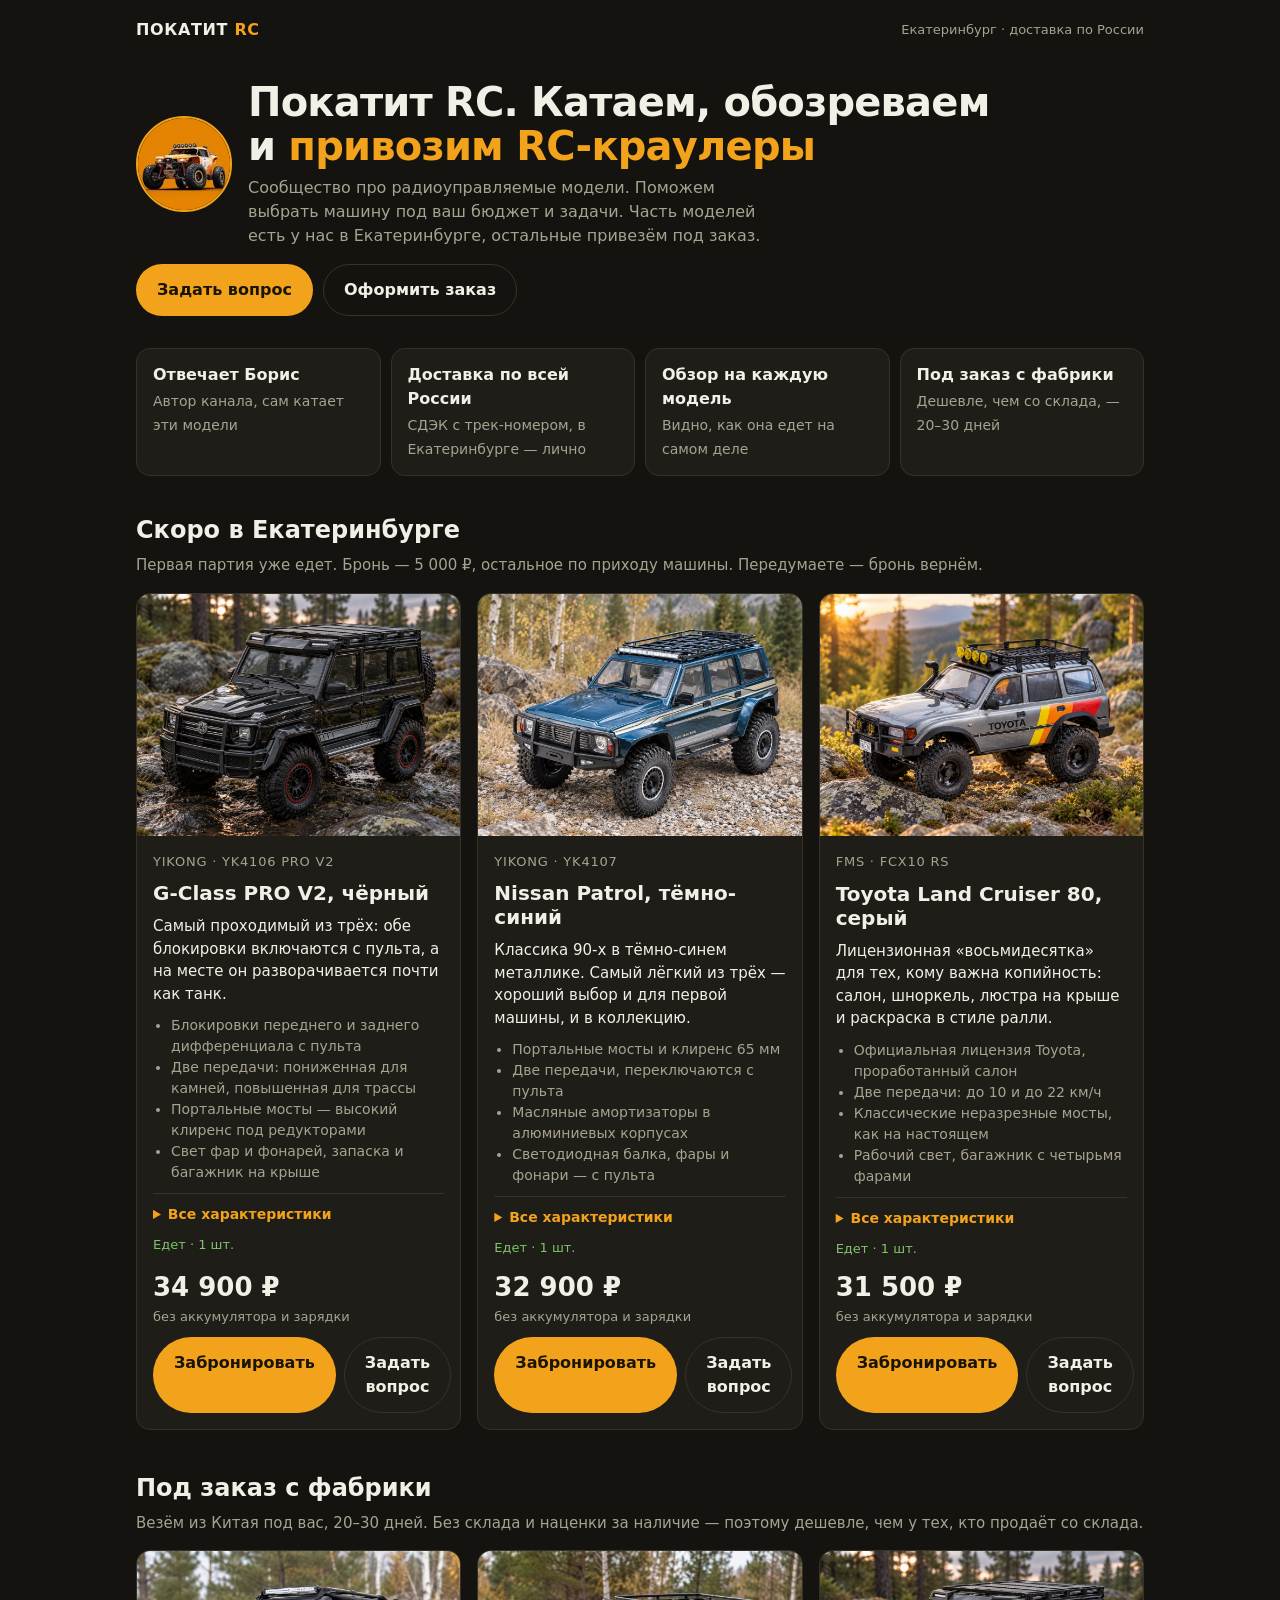
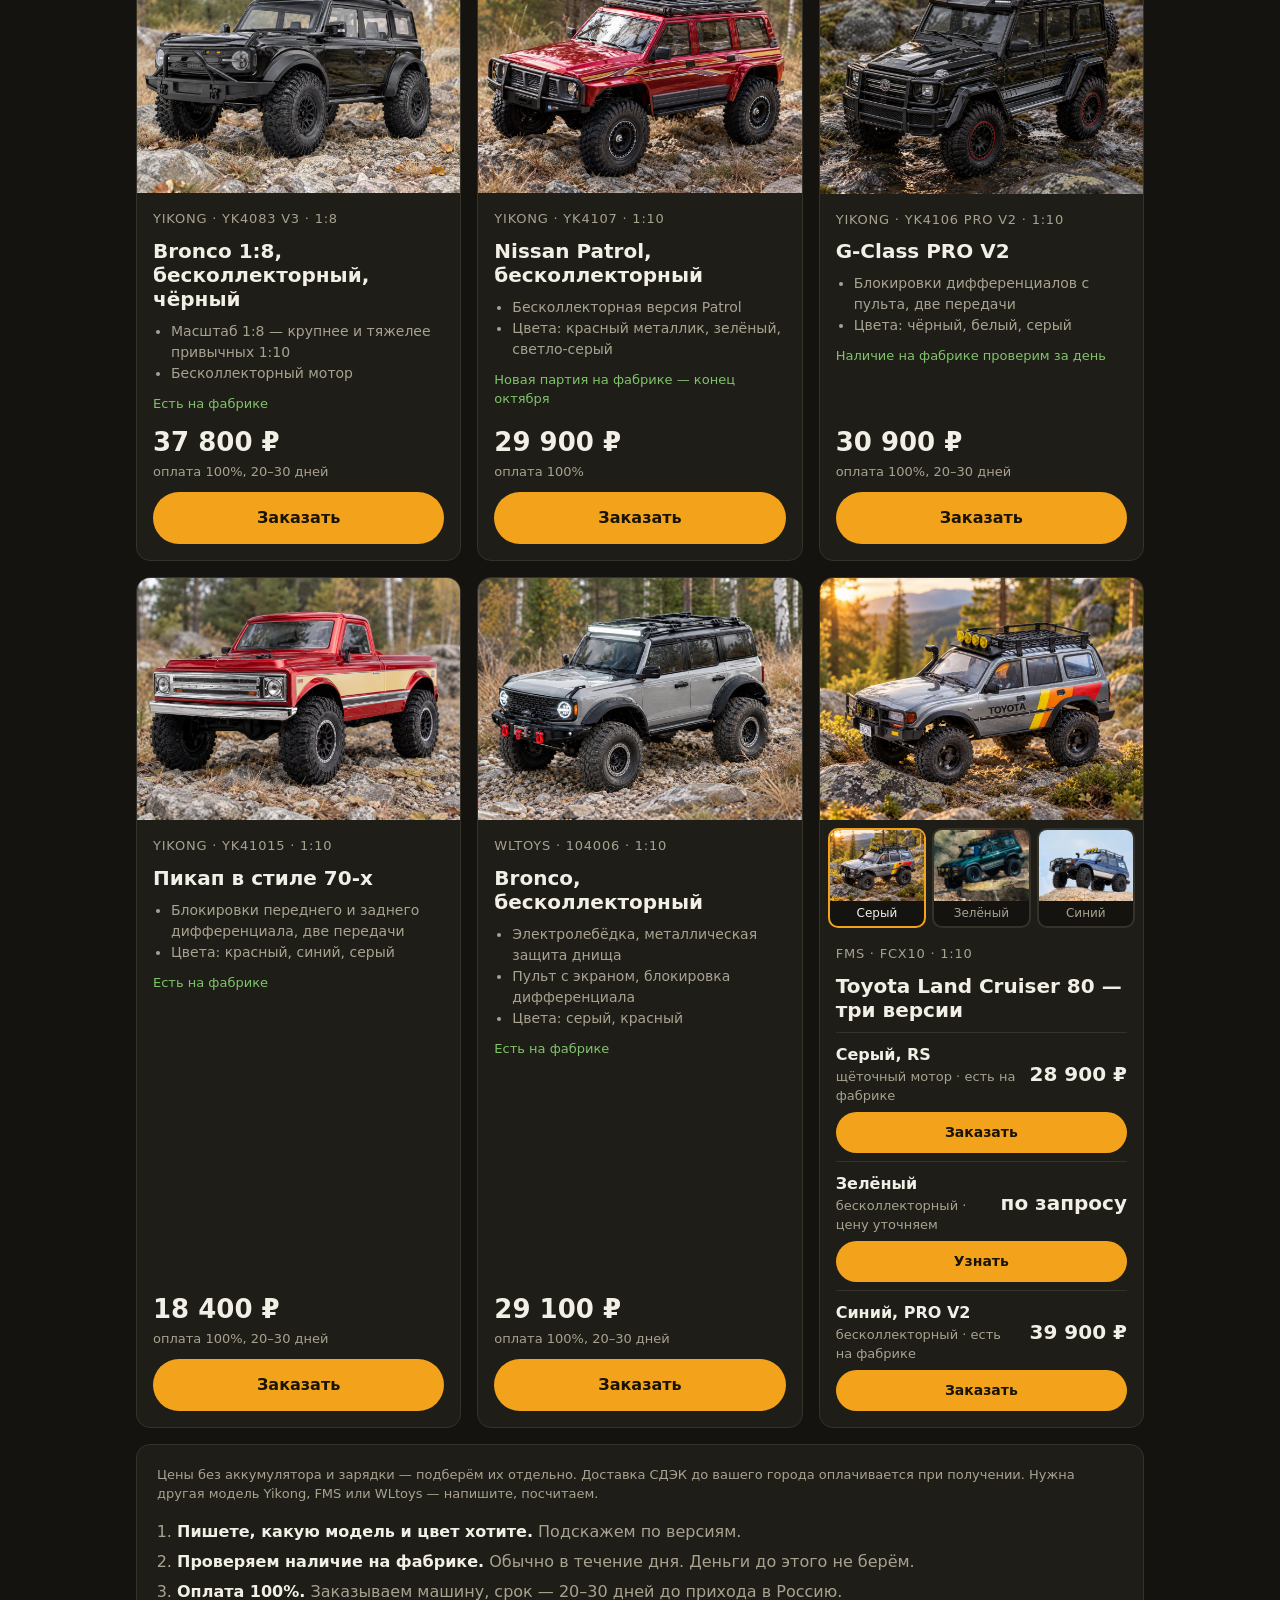
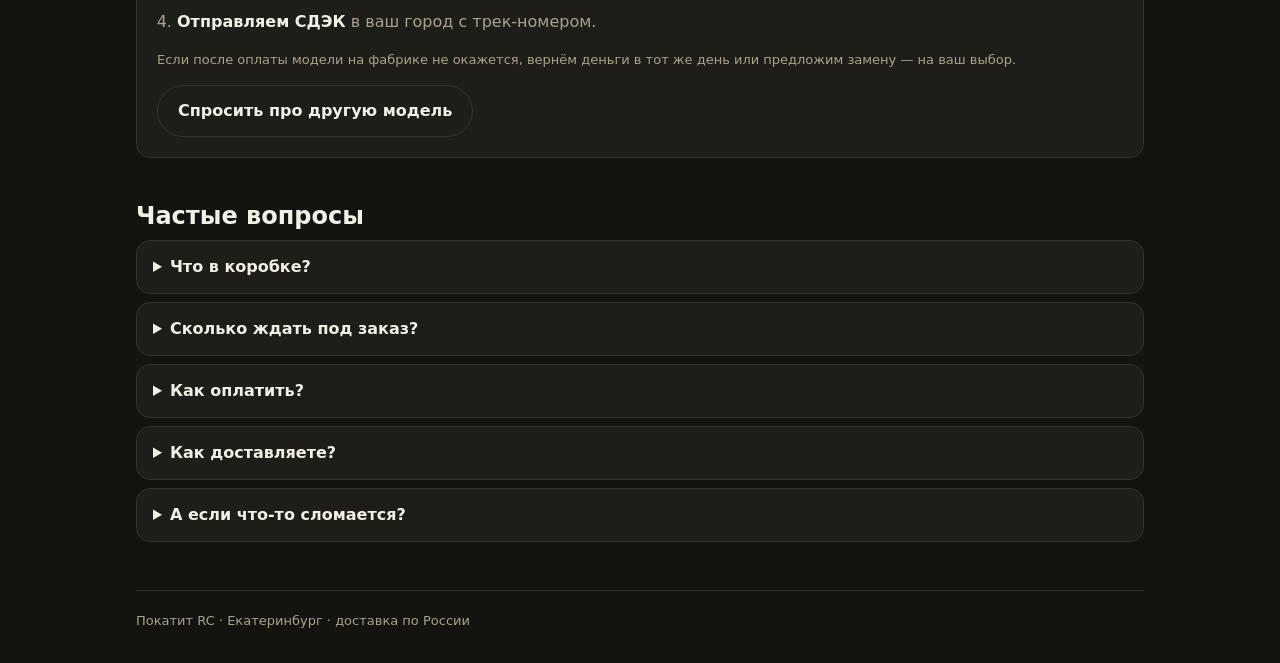
==== commit ceba9012: "Land Cruiser card: photos for all three versions with switcher Co-Authored-By: Claude Opus 5.5 <nore" ====
--- a/index.html
+++ b/index.html
@@ -99,7 +99,11 @@
   .prow .pp { font-weight: 800; font-size: 20px; white-space: nowrap; }
   .prow .btn { padding: 9px 16px; font-size: 14px; }
   @media (max-width: 520px) { .prow { grid-template-columns: 1fr auto; } .prow .btn { grid-column: 1 / -1; } }
-  .vers { display: grid; gap: 8px; }
+  .thumbs { display: grid; grid-template-columns: repeat(3, 1fr); gap: 6px; padding: 8px 8px 0; }
+  .thumb { border: 2px solid var(--line); border-radius: 10px; background: var(--bg); padding: 0; cursor: pointer; overflow: hidden; color: var(--muted); font: inherit; font-size: 12px; }
+  .thumb img { display: block; width: 100%; aspect-ratio: 4 / 3; object-fit: cover; }
+  .thumb span { display: block; padding: 3px 0 4px; }
+  .thumb.on { border-color: var(--accent); color: var(--text); }  .vers { display: grid; gap: 8px; }
   .ver { display: grid; grid-template-columns: 1fr auto; gap: 6px 12px; align-items: center; border-top: 1px solid var(--line); padding-top: 10px; }
   .ver b { display: block; }
   .ver span { display: block; color: var(--muted); font-size: 13px; }
@@ -336,17 +340,22 @@
       </article>
 
       <article class="car">
-        <div class="photo"><img src="img/lc80-prov2-blue.jpg" alt="FMS Toyota Land Cruiser 80 PRO V2, синий" loading="lazy"></div>
+        <div class="photo"><img id="lc80-main" src="img/lc80.jpg" alt="FMS Toyota Land Cruiser 80, серый" loading="lazy"></div>
+        <div class="thumbs">
+          <button type="button" class="thumb on" data-img="img/lc80.jpg" data-alt="FMS Toyota Land Cruiser 80, серый"><img src="img/lc80.jpg" alt="" loading="lazy"><span>Серый</span></button>
+          <button type="button" class="thumb" data-img="img/lc80-green.jpg" data-alt="FMS Toyota Land Cruiser 80, зелёный"><img src="img/lc80-green.jpg" alt="" loading="lazy"><span>Зелёный</span></button>
+          <button type="button" class="thumb" data-img="img/lc80-prov2-blue.jpg" data-alt="FMS Toyota Land Cruiser 80 PRO V2, синий"><img src="img/lc80-prov2-blue.jpg" alt="" loading="lazy"><span>Синий</span></button>
+        </div>
         <div class="body">
           <div class="brand">FMS · FCX10 · 1:10</div>
           <h3>Toyota Land Cruiser 80 — три версии</h3>
           <div class="vers">
-            <div class="ver"><div><b>Серый, RS</b><span>щёточный мотор · есть на фабрике</span></div><div class="vp">28 900 ₽</div>
+            <div class="ver" data-img="img/lc80.jpg"><div><b>Серый, RS</b><span>щёточный мотор · есть на фабрике</span></div><div class="vp">28 900 ₽</div>
               <a class="btn" data-order data-msg="Здравствуйте! Хочу под заказ: FMS Land Cruiser 80 RS, серый." href="#">Заказать</a></div>
-            <div class="ver"><div><b>Синий, PRO V2</b><span>бесколлекторный · есть на фабрике</span></div><div class="vp">39 900 ₽</div>
+            <div class="ver" data-img="img/lc80-green.jpg"><div><b>Зелёный</b><span>бесколлекторный · цену уточняем</span></div><div class="vp">по запросу</div>
+              <a class="btn" data-order data-msg="Здравствуйте! Хочу под заказ: FMS Land Cruiser 80, зелёный. Сколько стоит?" href="#">Узнать</a></div>
+            <div class="ver" data-img="img/lc80-prov2-blue.jpg"><div><b>Синий, PRO V2</b><span>бесколлекторный · есть на фабрике</span></div><div class="vp">39 900 ₽</div>
               <a class="btn" data-order data-msg="Здравствуйте! Хочу под заказ: FMS Land Cruiser 80 PRO V2, синий." href="#">Заказать</a></div>
-            <div class="ver"><div><b>Зелёный</b><span>бесколлекторный · цену уточняем</span></div><div class="vp">по запросу</div>
-              <a class="btn" data-order data-msg="Здравствуйте! Хочу под заказ: FMS Land Cruiser 80, зелёный. Сколько стоит?" href="#">Узнать</a></div>
           </div>
         </div>
       </article>
@@ -409,6 +418,17 @@
     a.target = '_blank';
     a.rel = 'noopener';
   });
+  // карточка Land Cruiser: переключение фото по версиям
+  const lcMain = document.getElementById('lc80-main');
+  const lcThumbs = document.querySelectorAll('.thumb');
+  function showLc(src) {
+    const th = [...lcThumbs].find(b => b.dataset.img === src);
+    if (!lcMain || !th) return;
+    lcMain.src = src; lcMain.alt = th.dataset.alt;
+    lcThumbs.forEach(b => b.classList.toggle('on', b === th));
+  }
+  lcThumbs.forEach(b => b.addEventListener('click', () => showLc(b.dataset.img)));
+  document.querySelectorAll('.ver[data-img]').forEach(v => v.addEventListener('click', e => { if (!e.target.closest('a')) showLc(v.dataset.img); }));
 </script>
 </body>
 </html>
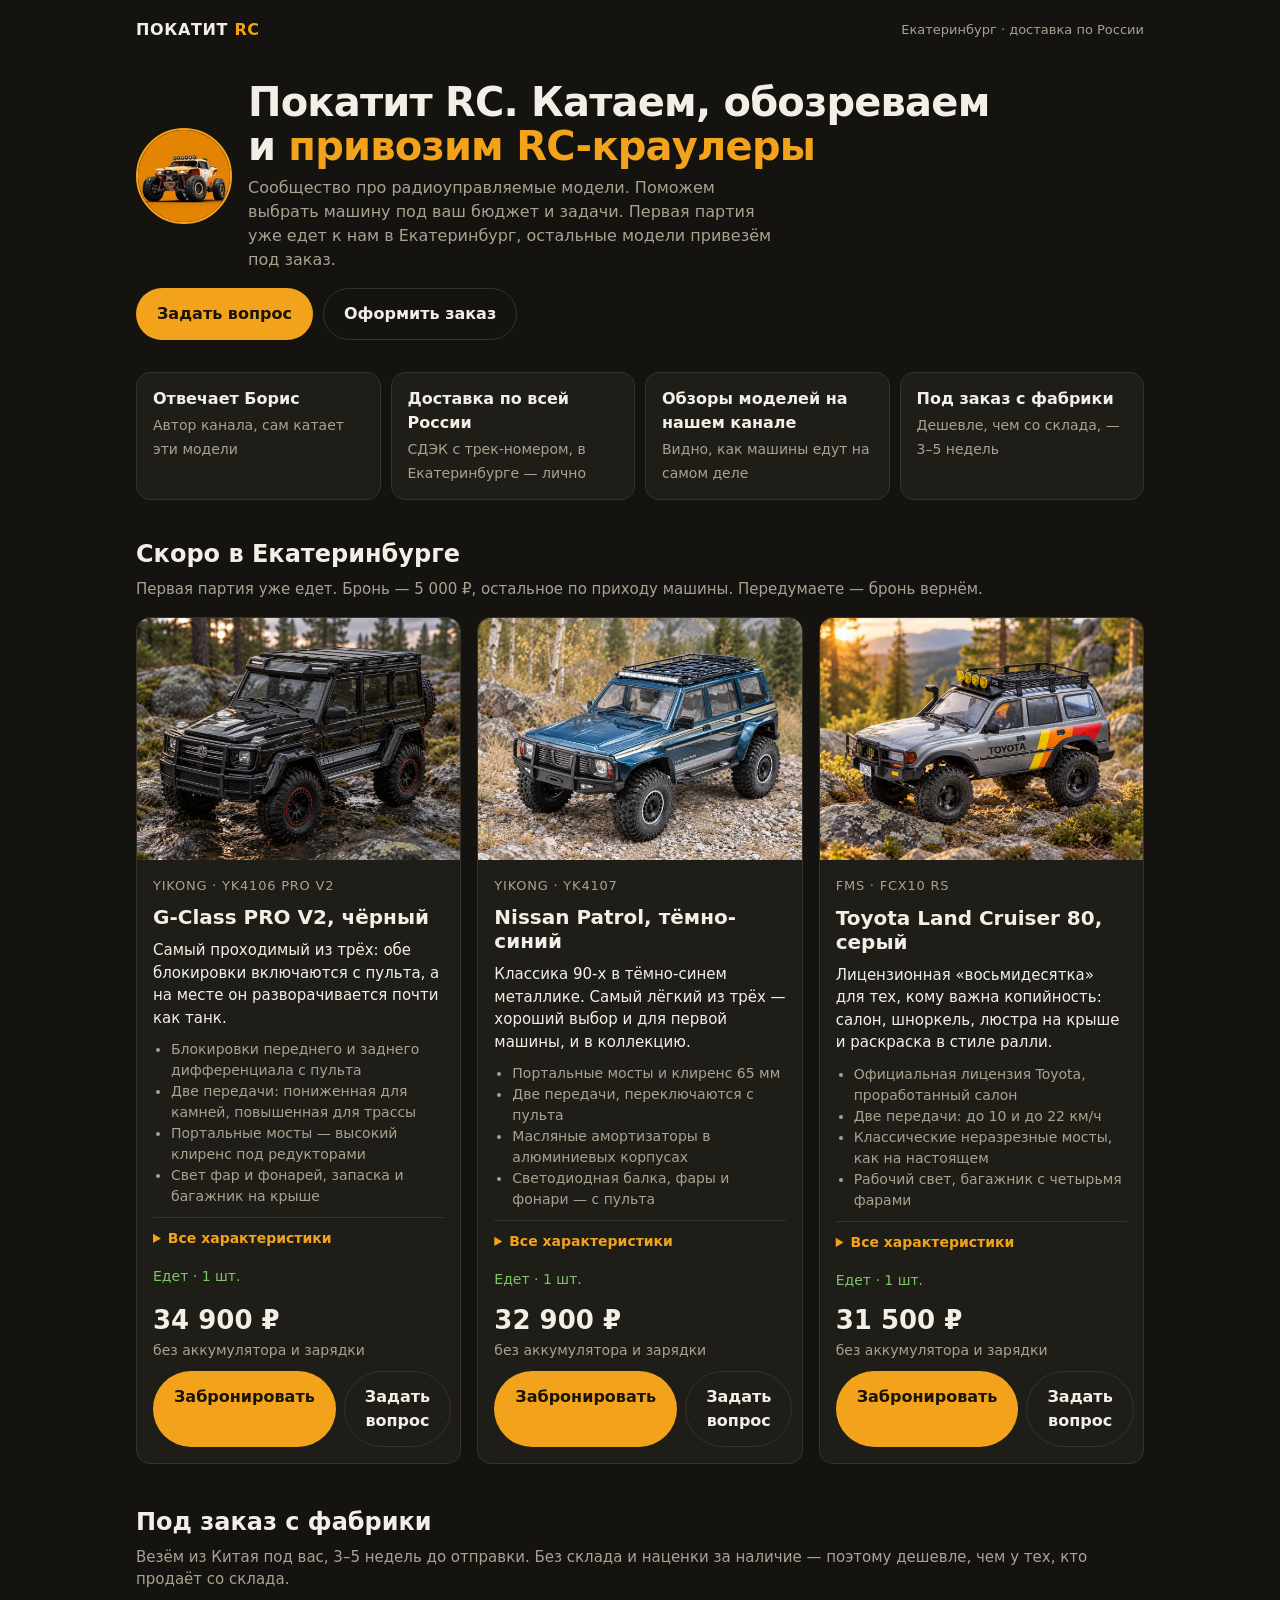
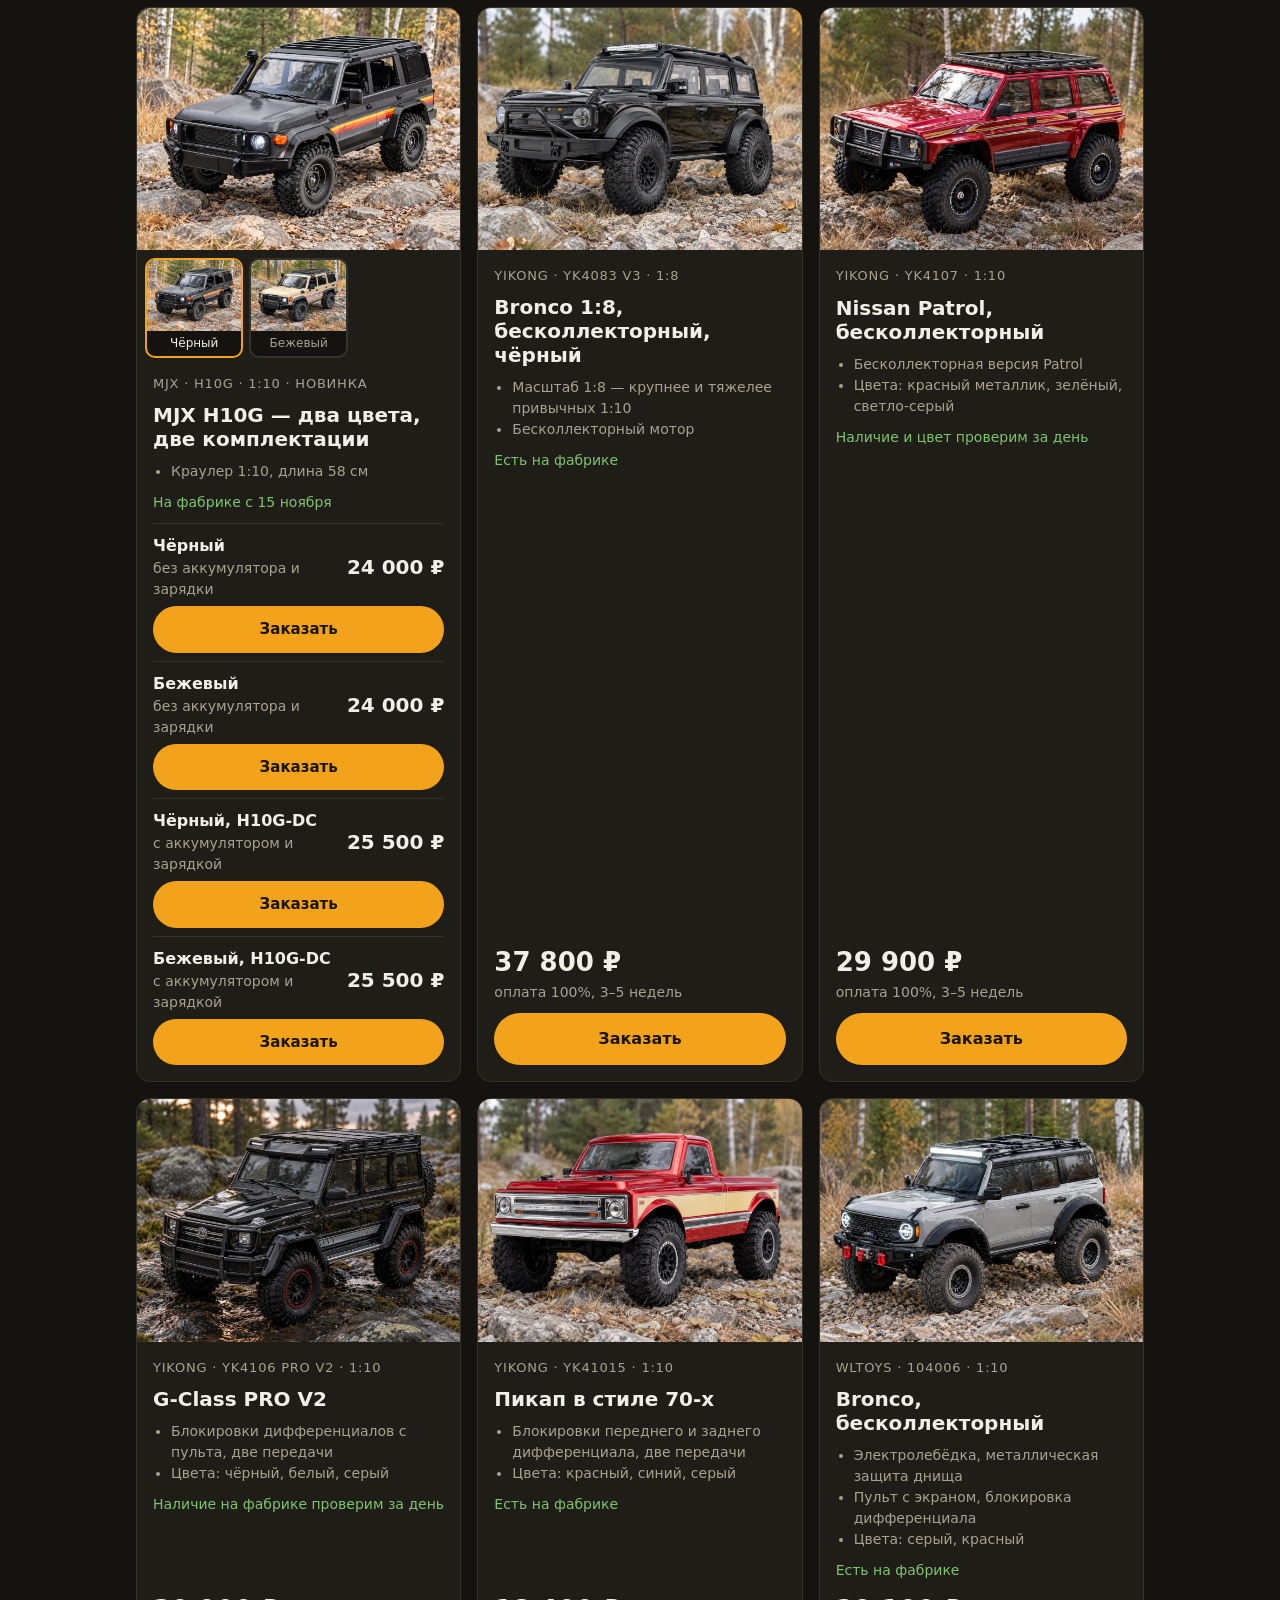
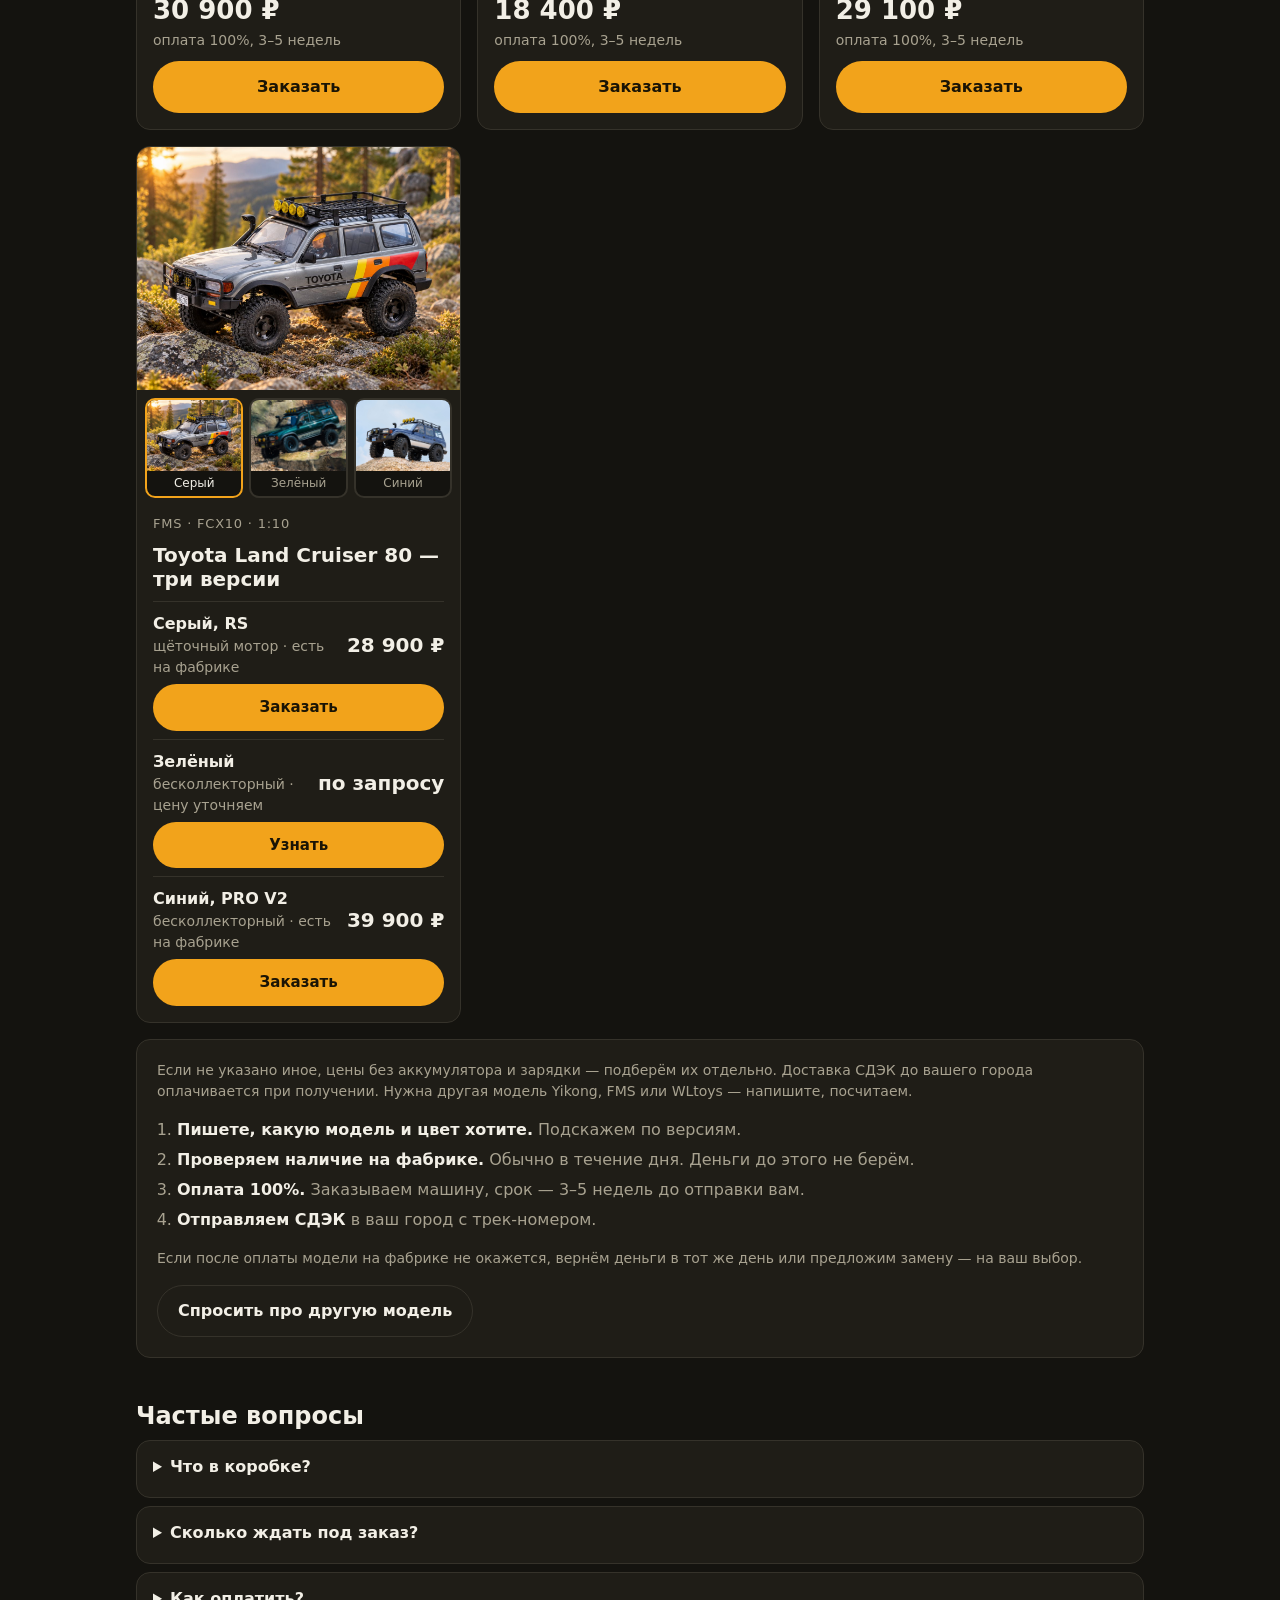
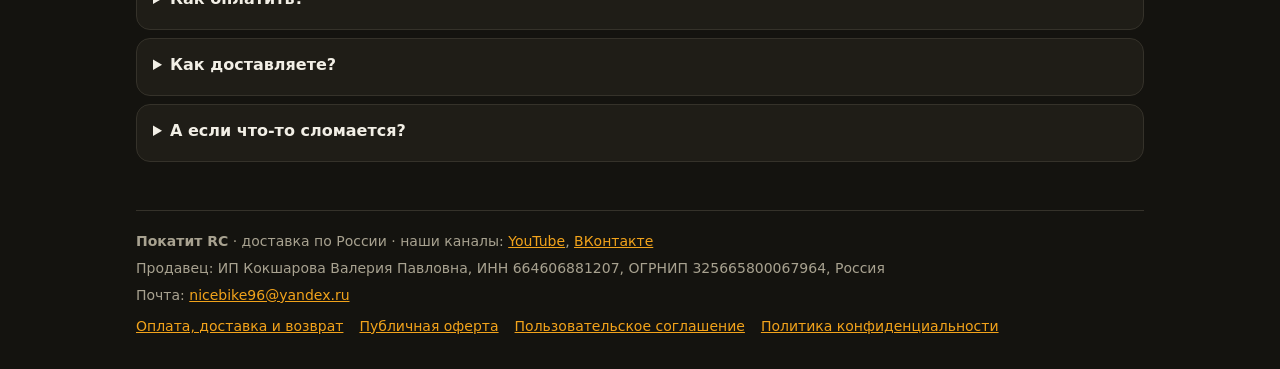
==== commit afa4b9fa: "Add legal pages, seller details and MJX H10G for acquiring review Payment, offer, terms and privacy " ====
--- a/index.html
+++ b/index.html
@@ -5,6 +5,13 @@
 <meta name="viewport" content="width=device-width, initial-scale=1">
 <title>Покатит RC — краулеры 1:10 в Екатеринбурге</title>
 <meta name="description" content="Радиоуправляемые краулеры 1:10: в наличии в Екатеринбурге и под заказ. Поможем выбрать модель, доставка по России.">
+<link rel="canonical" href="https://pokatitrc.ru/">
+<meta property="og:type" content="website">
+<meta property="og:title" content="Покатит RC — RC-краулеры под заказ и в наличии">
+<meta property="og:description" content="Радиоуправляемые краулеры с доставкой по России. Поможем выбрать модель.">
+<meta property="og:url" content="https://pokatitrc.ru/">
+<meta property="og:image" content="https://pokatitrc.ru/img/h10g-black.jpg">
+<meta property="og:locale" content="ru_RU">
 <style>
   :root {
     --bg: #14130f;
@@ -84,9 +91,9 @@
   .car dl { margin: 10px 0 0; display: grid; grid-template-columns: auto 1fr; gap: 4px 12px; font-size: 14px; }
   .car dt { color: var(--muted); }
   .car dd { margin: 0; }
-  .status { font-size: 13px; color: var(--ok); }
+  .status { font-size: 14px; color: var(--ok); }
   .price { font-size: 26px; font-weight: 800; margin-top: auto; }
-  .price small { display: block; font-size: 13px; font-weight: 400; color: var(--muted); }
+  .price small { display: block; font-size: 14px; font-weight: 400; color: var(--muted); }
 
   .order { background: var(--panel); border: 1px solid var(--line); border-radius: var(--radius); padding: 20px; }
   .order ol { margin: 0 0 16px; padding-left: 20px; color: var(--muted); }
@@ -106,15 +113,23 @@
   .thumb.on { border-color: var(--accent); color: var(--text); }  .vers { display: grid; gap: 8px; }
   .ver { display: grid; grid-template-columns: 1fr auto; gap: 6px 12px; align-items: center; border-top: 1px solid var(--line); padding-top: 10px; }
   .ver b { display: block; }
-  .ver span { display: block; color: var(--muted); font-size: 13px; }
+  .ver span { display: block; color: var(--muted); font-size: 14px; }
   .ver .vp { font-weight: 800; font-size: 20px; white-space: nowrap; text-align: right; }
-  .ver .btn { grid-column: 1 / -1; padding: 9px 16px; font-size: 14px; }  .note { color: var(--muted); font-size: 13px; margin: 0 0 16px; }
+  .ver .btn { grid-column: 1 / -1; padding: 11px 16px; font-size: 15px; min-height: 44px; }
+  .btn, .thumb { min-height: 44px; }
+  a:focus-visible, button:focus-visible, summary:focus-visible { outline: 2px solid var(--accent); outline-offset: 2px; }
+  summary { min-height: 28px; }
+  .note { color: var(--muted); font-size: 14px; margin: 0 0 16px; }
 
   details { background: var(--panel); border: 1px solid var(--line); border-radius: var(--radius); padding: 14px 16px; margin-bottom: 8px; }
   summary { cursor: pointer; font-weight: 600; }
   details p { color: var(--muted); margin: 8px 0 0; font-size: 15px; }
 
-  footer { border-top: 1px solid var(--line); padding: 20px 0 32px; color: var(--muted); font-size: 13px; }
+  footer { border-top: 1px solid var(--line); padding: 20px 0 32px; color: var(--muted); font-size: 14px; }
+  footer p { margin: 0 0 6px; }
+  .legal { display: flex; flex-wrap: wrap; gap: 6px 16px; margin-top: 10px; }
+  .legal a, details a, footer a { color: var(--accent); }
+  .todo { background: #ffe08a; color: #3a2a00; padding: 0 4px; border-radius: 4px; }
 </style>
 </head>
 <body>
@@ -130,7 +145,7 @@
     <div class="face"><img src="img/avatar.jpg" alt="Покатит RC"></div>
     <div>
       <h1>Покатит RC. Катаем, обозреваем и <em>привозим RC-краулеры</em></h1>
-      <p class="lead">Сообщество про радиоуправляемые модели. Поможем выбрать машину под ваш бюджет и задачи. Часть моделей есть у нас в Екатеринбурге, остальные привезём под заказ.</p>
+      <p class="lead">Сообщество про радиоуправляемые модели. Поможем выбрать машину под ваш бюджет и задачи. Первая партия уже едет к нам в Екатеринбург, остальные модели привезём под заказ.</p>
     </div>
     <div class="hero-cta">
       <a class="btn" data-ask data-msg="Здравствуйте! Помогите выбрать RC-модель." href="#">Задать вопрос</a>
@@ -141,8 +156,8 @@
   <div class="perks">
     <div class="perk"><b>Отвечает Борис</b><span>Автор канала, сам катает эти модели</span></div>
     <div class="perk"><b>Доставка по всей России</b><span>СДЭК с трек-номером, в Екатеринбурге — лично</span></div>
-    <div class="perk"><b>Обзор на каждую модель</b><span>Видно, как она едет на самом деле</span></div>
-    <div class="perk"><b>Под заказ с фабрики</b><span>Дешевле, чем со склада, — 20–30 дней</span></div>
+    <div class="perk"><b>Обзоры моделей на нашем канале</b><span>Видно, как машины едут на самом деле</span></div>
+    <div class="perk"><b>Под заказ с фабрики</b><span>Дешевле, чем со склада, — 3–5 недель</span></div>
   </div>
 
   <section id="cars">
@@ -260,8 +275,32 @@
 
   <section id="preorder">
     <h2>Под заказ с фабрики</h2>
-    <p class="sub">Везём из Китая под вас, 20–30 дней. Без склада и наценки за наличие — поэтому дешевле, чем у тех, кто продаёт со склада.</p>
+    <p class="sub">Везём из Китая под вас, 3–5 недель до отправки. Без склада и наценки за наличие — поэтому дешевле, чем у тех, кто продаёт со склада.</p>
     <div class="cars">
+
+      <article class="car">
+        <div class="photo"><img src="img/h10g-black.jpg" alt="MJX H10G, чёрный" loading="lazy"></div>
+        <div class="thumbs">
+          <button type="button" class="thumb on" data-img="img/h10g-black.jpg" data-alt="MJX H10G, чёрный"><img src="img/h10g-black.jpg" alt="" loading="lazy"><span>Чёрный</span></button>
+          <button type="button" class="thumb" data-img="img/h10g-beige.jpg" data-alt="MJX H10G, бежевый"><img src="img/h10g-beige.jpg" alt="" loading="lazy"><span>Бежевый</span></button>
+        </div>
+        <div class="body">
+          <div class="brand">MJX · H10G · 1:10 · новинка</div>
+          <h3>MJX H10G — два цвета, две комплектации</h3>
+          <ul><li>Краулер 1:10, длина 58 см</li></ul>
+          <div class="status">На фабрике с 15 ноября</div>
+          <div class="vers">
+            <div class="ver" data-img="img/h10g-black.jpg"><div><b>Чёрный</b><span>без аккумулятора и зарядки</span></div><div class="vp">24 000 ₽</div>
+              <a class="btn" data-order data-msg="Здравствуйте! Хочу под заказ: MJX H10G, чёрный, без аккумулятора." href="#">Заказать</a></div>
+            <div class="ver" data-img="img/h10g-beige.jpg"><div><b>Бежевый</b><span>без аккумулятора и зарядки</span></div><div class="vp">24 000 ₽</div>
+              <a class="btn" data-order data-msg="Здравствуйте! Хочу под заказ: MJX H10G, бежевый, без аккумулятора." href="#">Заказать</a></div>
+            <div class="ver" data-img="img/h10g-black.jpg"><div><b>Чёрный, H10G-DC</b><span>с аккумулятором и зарядкой</span></div><div class="vp">25 500 ₽</div>
+              <a class="btn" data-order data-msg="Здравствуйте! Хочу под заказ: MJX H10G-DC, чёрный, с аккумулятором и зарядкой." href="#">Заказать</a></div>
+            <div class="ver" data-img="img/h10g-beige.jpg"><div><b>Бежевый, H10G-DC</b><span>с аккумулятором и зарядкой</span></div><div class="vp">25 500 ₽</div>
+              <a class="btn" data-order data-msg="Здравствуйте! Хочу под заказ: MJX H10G-DC, бежевый, с аккумулятором и зарядкой." href="#">Заказать</a></div>
+          </div>
+        </div>
+      </article>
 
       <article class="car">
         <div class="photo"><img src="img/yk4083-black.jpg" alt="Yikong 4083 V3 Bronco 1:8, чёрный" loading="lazy"></div>
@@ -273,7 +312,7 @@
             <li>Бесколлекторный мотор</li>
           </ul>
           <div class="status">Есть на фабрике</div>
-          <div class="price">37 800 ₽<small>оплата 100%, 20–30 дней</small></div>
+          <div class="price">37 800 ₽<small>оплата 100%, 3–5 недель</small></div>
           <a class="btn wide" data-order data-msg="Здравствуйте! Хочу под заказ: Yikong 4083 V3 Bronco 1:8, бесколлекторный, чёрный." href="#">Заказать</a>
         </div>
       </article>
@@ -287,9 +326,9 @@
             <li>Бесколлекторная версия Patrol</li>
             <li>Цвета: красный металлик, зелёный, светло-серый</li>
           </ul>
-          <div class="status">Новая партия на фабрике — конец октября</div>
-          <div class="price">29 900 ₽<small>оплата 100%</small></div>
-          <a class="btn wide" data-order data-msg="Здравствуйте! Хочу под заказ: Yikong Nissan Patrol, бесколлекторный. Цвет: " href="#">Заказать</a>
+          <div class="status">Наличие и цвет проверим за день</div>
+          <div class="price">29 900 ₽<small>оплата 100%, 3–5 недель</small></div>
+          <a class="btn wide" data-order data-msg="Здравствуйте! Хочу под заказ: Yikong Nissan Patrol, бесколлекторный. Цвет: красный металлик / зелёный / светло-серый (оставьте нужный)." href="#">Заказать</a>
         </div>
       </article>
 
@@ -303,8 +342,8 @@
             <li>Цвета: чёрный, белый, серый</li>
           </ul>
           <div class="status">Наличие на фабрике проверим за день</div>
-          <div class="price">30 900 ₽<small>оплата 100%, 20–30 дней</small></div>
-          <a class="btn wide" data-order data-msg="Здравствуйте! Хочу под заказ: Yikong G-Class PRO V2. Цвет: " href="#">Заказать</a>
+          <div class="price">30 900 ₽<small>оплата 100%, 3–5 недель</small></div>
+          <a class="btn wide" data-order data-msg="Здравствуйте! Хочу под заказ: Yikong G-Class PRO V2. Цвет: чёрный / белый / серый (оставьте нужный)." href="#">Заказать</a>
         </div>
       </article>
 
@@ -318,8 +357,8 @@
             <li>Цвета: красный, синий, серый</li>
           </ul>
           <div class="status">Есть на фабрике</div>
-          <div class="price">18 400 ₽<small>оплата 100%, 20–30 дней</small></div>
-          <a class="btn wide" data-order data-msg="Здравствуйте! Хочу под заказ: Yikong 41015 пикап. Цвет: " href="#">Заказать</a>
+          <div class="price">18 400 ₽<small>оплата 100%, 3–5 недель</small></div>
+          <a class="btn wide" data-order data-msg="Здравствуйте! Хочу под заказ: Yikong 41015 пикап. Цвет: красный / синий / серый (оставьте нужный)." href="#">Заказать</a>
         </div>
       </article>
 
@@ -334,8 +373,8 @@
             <li>Цвета: серый, красный</li>
           </ul>
           <div class="status">Есть на фабрике</div>
-          <div class="price">29 100 ₽<small>оплата 100%, 20–30 дней</small></div>
-          <a class="btn wide" data-order data-msg="Здравствуйте! Хочу под заказ: WLtoys 104006 Bronco, бесколлекторный. Цвет: " href="#">Заказать</a>
+          <div class="price">29 100 ₽<small>оплата 100%, 3–5 недель</small></div>
+          <a class="btn wide" data-order data-msg="Здравствуйте! Хочу под заказ: WLtoys 104006 Bronco, бесколлекторный. Цвет: серый / красный (оставьте нужный)." href="#">Заказать</a>
         </div>
       </article>
 
@@ -362,11 +401,11 @@
 
     </div>
     <div class="order" style="margin-top:16px">
-      <p class="note">Цены без аккумулятора и зарядки — подберём их отдельно. Доставка СДЭК до вашего города оплачивается при получении. Нужна другая модель Yikong, FMS или WLtoys — напишите, посчитаем.</p>
+      <p class="note">Если не указано иное, цены без аккумулятора и зарядки — подберём их отдельно. Доставка СДЭК до вашего города оплачивается при получении. Нужна другая модель Yikong, FMS или WLtoys — напишите, посчитаем.</p>
       <ol>
         <li><b>Пишете, какую модель и цвет хотите.</b> Подскажем по версиям.</li>
         <li><b>Проверяем наличие на фабрике.</b> Обычно в течение дня. Деньги до этого не берём.</li>
-        <li><b>Оплата 100%.</b> Заказываем машину, срок — 20–30 дней до прихода в Россию.</li>
+        <li><b>Оплата 100%.</b> Заказываем машину, срок — 3–5 недель до отправки вам.</li>
         <li><b>Отправляем СДЭК</b> в ваш город с трек-номером.</li>
       </ol>
       <p class="note">Если после оплаты модели на фабрике не окажется, вернём деньги в тот же день или предложим замену — на ваш выбор.</p>
@@ -382,23 +421,28 @@
     </details>
     <details>
       <summary>Сколько ждать под заказ?</summary>
-      <p>20–30 дней от оплаты до прихода машины в Россию. Точную дату для вашей модели назовём до оплаты.</p>
+      <p>3–5 недель от оплаты до отправки. Точный срок для вашей модели назовём до оплаты.</p>
     </details>
     <details>
       <summary>Как оплатить?</summary>
-      <p>Машины, которые уже едут, бронируются за 5 000 ₽, остальное — когда машина придёт. Модели под заказ с фабрики оплачиваются полностью: за счёт этого цена на них ниже.</p>
+      <p>Машины, которые уже едут, бронируются за 5 000 ₽, остальное — когда машина придёт. Модели под заказ с фабрики оплачиваются полностью: за счёт этого цена на них ниже. Подробнее — на странице <a href="oplata.html">«Оплата, доставка и возврат»</a>.</p>
     </details>
     <details>
       <summary>Как доставляете?</summary>
-      <p>СДЭК по всей России, в Екатеринбурге можно забрать лично. Стоимость доставки считаем под ваш город.</p>
+      <p>СДЭК по всей России. Машины в наличии отправляем из Екатеринбурга (там же можно забрать лично), модели под заказ — из Москвы. Стоимость доставки считаем под ваш город, оплачивается при получении.</p>
     </details>
     <details>
       <summary>А если что-то сломается?</summary>
-      <p>Если что-то не так — в течение 7 дней после получения машину можно вернуть, пока на ней не ездили. Дальше поможем с запчастями и подскажем, как починить.</p>
+      <p>В течение 7 дней после получения машину можно вернуть, пока на ней не ездили. При заводском браке решим вопрос ремонтом, заменой или возвратом денег, как предусмотрено законом. Поможем с запчастями и подскажем, как починить.</p>
     </details>
   </section>
 
-  <footer>Покатит RC · Екатеринбург · доставка по России</footer>
+  <footer>
+    <p><b>Покатит RC</b> · доставка по России · наши каналы: <a href="https://www.youtube.com/@fintboss" target="_blank" rel="noopener">YouTube</a>, <a href="https://vk.com/club229674784" target="_blank" rel="noopener">ВКонтакте</a></p>
+    <p>Продавец: ИП Кокшарова Валерия Павловна, ИНН 664606881207, ОГРНИП 325665800067964, Россия</p>
+    <p>Почта: <a href="mailto:nicebike96@yandex.ru">nicebike96@yandex.ru</a></p>
+    <nav class="legal"><a href="oplata.html">Оплата, доставка и возврат</a><a href="oferta.html">Публичная оферта</a><a href="soglashenie.html">Пользовательское соглашение</a><a href="privacy.html">Политика конфиденциальности</a></nav>
+  </footer>
 </div>
 
 <script>
@@ -419,16 +463,19 @@
     a.rel = 'noopener';
   });
   // карточка Land Cruiser: переключение фото по версиям
-  const lcMain = document.getElementById('lc80-main');
-  const lcThumbs = document.querySelectorAll('.thumb');
-  function showLc(src) {
-    const th = [...lcThumbs].find(b => b.dataset.img === src);
-    if (!lcMain || !th) return;
-    lcMain.src = src; lcMain.alt = th.dataset.alt;
-    lcThumbs.forEach(b => b.classList.toggle('on', b === th));
-  }
-  lcThumbs.forEach(b => b.addEventListener('click', () => showLc(b.dataset.img)));
-  document.querySelectorAll('.ver[data-img]').forEach(v => v.addEventListener('click', e => { if (!e.target.closest('a')) showLc(v.dataset.img); }));
+  function showVersion(card, src) {
+    const thumbs = [...card.querySelectorAll('.thumb')];
+    const th = thumbs.find(b => b.dataset.img === src);
+    const main = card.querySelector('.photo img');
+    if (!main || !th) return;
+    main.src = src; main.alt = th.dataset.alt;
+    thumbs.forEach(b => { b.classList.toggle('on', b === th); b.setAttribute('aria-pressed', b === th); });
+  }
+  document.querySelectorAll('.thumb').forEach(b => {
+    b.setAttribute('aria-pressed', b.classList.contains('on'));
+    b.addEventListener('click', () => showVersion(b.closest('.car'), b.dataset.img));
+  });
+  document.querySelectorAll('.ver[data-img]').forEach(v => v.addEventListener('click', e => { if (!e.target.closest('a')) showVersion(v.closest('.car'), v.dataset.img); }));
 </script>
 </body>
 </html>
